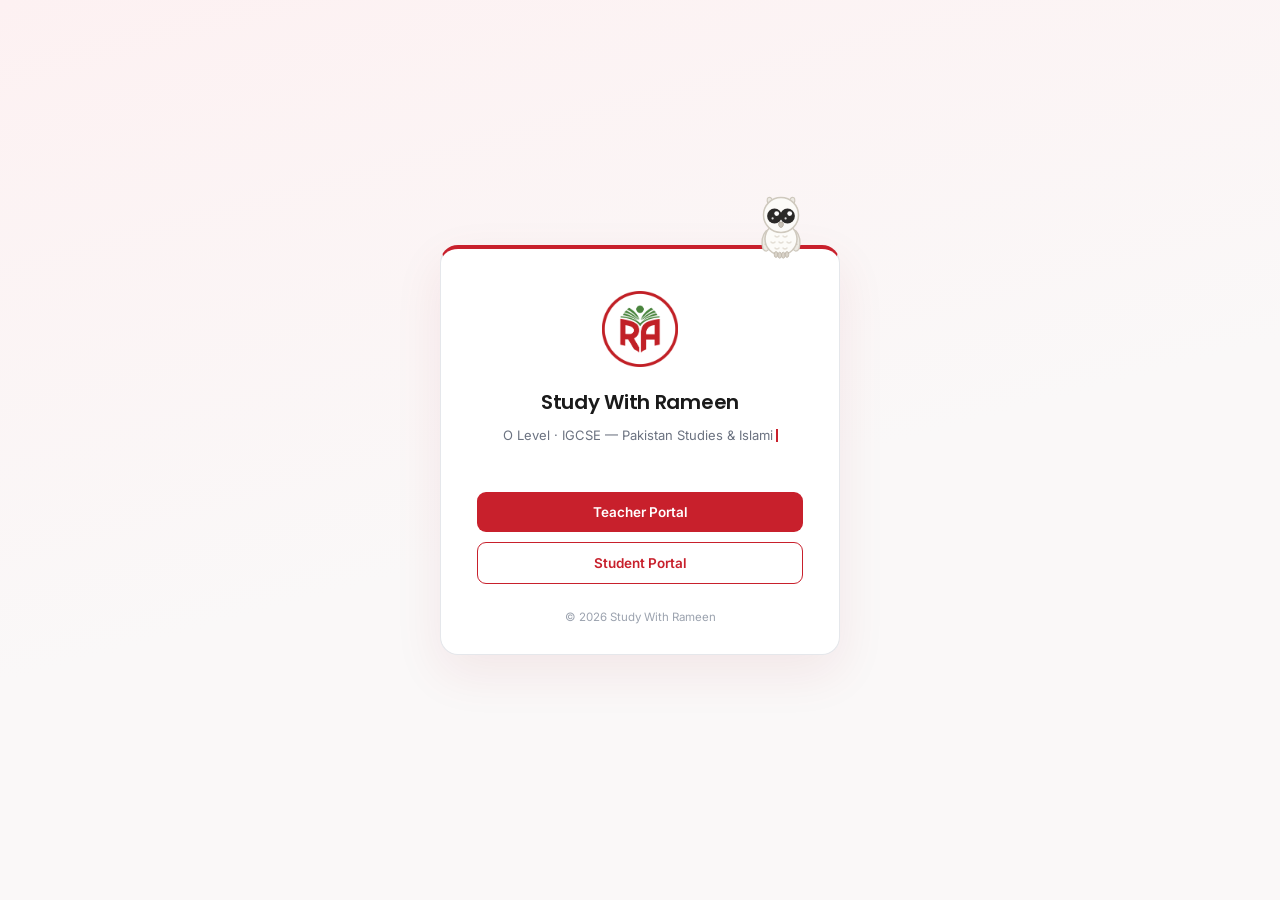
==== index.html @ ce60e51c "initial commit" ====
<!DOCTYPE html>
<html lang="en">
<head>
<meta charset="UTF-8">
<meta name="viewport" content="width=device-width, initial-scale=1.0">
<title>Study With Rameen · LMS Portal</title>
<link rel="preconnect" href="https://fonts.googleapis.com">
<link href="https://fonts.googleapis.com/css2?family=Poppins:wght@500;600;700;800&family=Inter:wght@400;500;600;700&display=swap" rel="stylesheet">
<link rel="stylesheet" href="style.css">
</head>
<body class="gateway-body">

  <main class="gateway-card">
    <img src="logo.png" class="logo" alt="Study With Rameen">

    <h1>Study With Rameen</h1>
    <p class="gw-sub" aria-label="O Level · IGCSE — Pakistan Studies & Islamiyat. Learning Management Portal.">
      <span aria-hidden="true">O Level · IGCSE — <span class="gw-type" id="gwType"></span><span class="gw-caret" id="gwCaret"></span></span>
      <span class="gw-line2" id="gwLine2" aria-hidden="true">Learning Management Portal</span>
    </p>

    <div class="gw-actions">
      <a class="btn btn-primary btn-block" href="teacher-login.html">Teacher Portal</a>
      <a class="btn btn-outline btn-block" href="login.html">Student Portal</a>
    </div>

    <p class="gw-foot">© 2026 Study With Rameen</p>
  </main>

<script src="owl.js"></script>
<script>
(function () {
  const TEXT = 'Pakistan Studies & Islamiyat';
  const typeEl = document.getElementById('gwType');
  const caret = document.getElementById('gwCaret');
  const line2 = document.getElementById('gwLine2');
  const done = () => {
    line2.classList.add('show');
    setTimeout(() => caret.classList.add('done'), 1300);
  };
  if (matchMedia('(prefers-reduced-motion: reduce)').matches) {
    typeEl.textContent = TEXT;
    done();
    return;
  }
  let i = 0;
  setTimeout(function tick() {
    typeEl.textContent = TEXT.slice(0, ++i);
    if (i < TEXT.length) setTimeout(tick, 42);
    else done();
  }, 650);
})();
</script>
</body>
</html>
---- style.css ----
/* ==========================================================================
   Study With Rameen · LMS Design System
   Palette: brand red dominant, green strictly for success/live/highlight
   ========================================================================== */

* {
  margin: 0;
  padding: 0;
  box-sizing: border-box;
}

[hidden] {
  display: none !important;
}

:root {
  /* Brand */
  --red: #C8202C;
  --red-deep: #971822;
  --red-blush: #FBE7E9;
  --red-blush-soft: #FDF3F4;
  --red-blush-line: #EFCED1;

  --green: #3C9A44;
  --green-deep: #2E7D36;
  --green-light: #E7F5E8;

  /* Neutrals */
  --ink: #1A1A1A;
  --gray: #6B7280;
  --gray-soft: #9CA3AF;
  --gray-light: #E5E7EB;
  --bg: #FAF8F8;
  --surface: #FFFFFF;

  /* Shape */
  --radius-lg: 14px;
  --radius-md: 10px;
  --radius-sm: 8px;
  --shadow-card: 0 4px 18px rgba(151, 24, 34, 0.05);
  --shadow-pop: 0 10px 30px rgba(26, 26, 26, 0.12);
}

body {
  font-family: 'Inter', -apple-system, BlinkMacSystemFont, 'Segoe UI', sans-serif;
  background: var(--bg);
  color: var(--ink);
  -webkit-font-smoothing: antialiased;
}

h1, h2, h3 {
  font-family: 'Poppins', 'Inter', sans-serif;
  color: var(--ink);
}

a {
  text-decoration: none;
  color: inherit;
}

ul {
  list-style: none;
}

svg {
  width: 20px;
  height: 20px;
  fill: currentColor;
  flex-shrink: 0;
}

::selection {
  background: var(--red-blush);
}

button, input, select {
  font-family: inherit;
}

:focus-visible {
  outline: 2px solid var(--red);
  outline-offset: 2px;
}

/* ==========================================================================
   Buttons
   ========================================================================== */

.btn {
  display: inline-flex;
  align-items: center;
  justify-content: center;
  gap: 8px;
  border: none;
  border-radius: 9px;
  font-size: 13.5px;
  font-weight: 600;
  padding: 10px 18px;
  cursor: pointer;
  transition: background 0.15s ease, color 0.15s ease, box-shadow 0.15s ease;
}

.btn svg {
  width: 16px;
  height: 16px;
}

.btn-primary {
  background: var(--red);
  color: #fff;
}

.btn-primary:hover {
  background: var(--red-deep);
  box-shadow: 0 5px 14px rgba(200, 32, 44, 0.3);
}

.btn-primary:active {
  transform: scale(0.98);
}

.btn-outline {
  background: var(--surface);
  border: 1px solid var(--red);
  color: var(--red);
}

.btn-outline:hover {
  background: var(--red-blush);
  color: var(--red-deep);
}

.btn-sm {
  padding: 7px 13px;
  font-size: 12.5px;
  border-radius: var(--radius-sm);
}

.btn-block {
  display: flex;
  width: 100%;
  padding: 12px;
}

.btn.disabled {
  opacity: 0.55;
  pointer-events: none;
}

/* ==========================================================================
   Top navigation
   ========================================================================== */

.topnav {
  position: sticky;
  top: 0;
  z-index: 70;
  height: 64px;
  background: var(--surface);
  border-bottom: 2px solid var(--red);
  display: flex;
  align-items: center;
  justify-content: space-between;
  padding: 0 28px;
}

.brand {
  display: flex;
  align-items: center;
  gap: 11px;
}

.brand .logo {
  width: 40px;
  height: 40px;
}

.brand-text {
  display: flex;
  flex-direction: column;
  line-height: 1.18;
}

.brand-text strong {
  font-family: 'Poppins', sans-serif;
  font-size: 16px;
  font-weight: 600;
  letter-spacing: -0.2px;
}

.brand-text small {
  font-size: 10.5px;
  font-weight: 700;
  color: var(--red);
  text-transform: uppercase;
  letter-spacing: 0.9px;
}

.topnav-right {
  display: flex;
  align-items: center;
  gap: 14px;
}

.icon-btn {
  position: relative;
  width: 40px;
  height: 40px;
  border-radius: 50%;
  border: 1px solid var(--gray-light);
  background: var(--surface);
  display: flex;
  align-items: center;
  justify-content: center;
  cursor: pointer;
  color: var(--gray);
}

.icon-btn:hover {
  background: var(--red-blush-soft);
  color: var(--red-deep);
  border-color: var(--red-blush-line);
}

.icon-btn .badge {
  position: absolute;
  top: -3px;
  right: -3px;
  background: var(--red);
  color: #fff;
  font-size: 10px;
  font-weight: 700;
  width: 17px;
  height: 17px;
  border-radius: 50%;
  display: flex;
  align-items: center;
  justify-content: center;
  border: 2px solid var(--surface);
}

.divider-v {
  width: 1px;
  height: 26px;
  background: var(--gray-light);
}

.user-chip {
  display: flex;
  align-items: center;
  gap: 9px;
  background: none;
  border: none;
  padding: 6px 10px;
  border-radius: var(--radius-md);
  cursor: pointer;
  color: var(--ink);
}

.user-chip:hover {
  background: var(--red-blush-soft);
}

.user-chip svg {
  width: 16px;
  height: 16px;
  color: var(--gray-soft);
}

.user-chip-name {
  font-size: 13.5px;
  font-weight: 600;
}

.avatar-initials {
  width: 34px;
  height: 34px;
  border-radius: 50%;
  background: var(--red);
  color: #fff;
  font-family: 'Poppins', sans-serif;
  font-size: 12.5px;
  font-weight: 700;
  display: flex;
  align-items: center;
  justify-content: center;
  flex-shrink: 0;
}

.avatar-initials.sm {
  width: 30px;
  height: 30px;
  font-size: 10.5px;
  background: var(--red-blush);
  color: var(--red-deep);
}

/* ==========================================================================
   Cohort bar
   ========================================================================== */

.cohort-bar {
  position: sticky;
  top: 64px;
  z-index: 60;
  background: var(--surface);
  border-bottom: 1px solid var(--gray-light);
  padding: 12px 28px;
  display: flex;
  align-items: center;
  gap: 16px;
}

.cohort-label {
  font-size: 11px;
  font-weight: 700;
  letter-spacing: 1px;
  text-transform: uppercase;
  color: var(--gray);
}

.cohort-pills {
  display: flex;
  gap: 8px;
}

.pill {
  padding: 8px 16px;
  border-radius: 999px;
  font-size: 13px;
  font-weight: 600;
  border: 1px solid var(--red-blush-line);
  background: var(--surface);
  color: var(--red-deep);
  cursor: pointer;
  white-space: nowrap;
  transition: background 0.15s ease, color 0.15s ease, border-color 0.15s ease;
}

.pill:hover {
  background: var(--red-blush);
}

.pill.active {
  background: var(--red);
  border-color: var(--red);
  color: #fff;
  box-shadow: 0 3px 10px rgba(200, 32, 44, 0.25);
}

.cohort-meta {
  margin-left: auto;
  font-size: 12.5px;
  color: var(--gray);
}

.cohort-meta strong {
  color: var(--ink);
  font-weight: 600;
}

/* ==========================================================================
   Layout: sidebar + content
   ========================================================================== */

.layout {
  display: grid;
  grid-template-columns: 230px minmax(0, 1fr);
  gap: 26px;
  max-width: 1280px;
  margin: 0 auto;
  padding: 26px 28px 44px;
}

.sidebar {
  background: var(--surface);
  border: 1px solid var(--gray-light);
  border-radius: var(--radius-lg);
  padding: 12px;
  position: sticky;
  top: 136px;
  z-index: 50;
  /* Cap to the viewport below the sticky header so the sidebar is never
     taller than its sticky window. Without this, on short-content pages
     (Dashboard, few quizzes) the sidebar — taller than the content — makes
     the layout collapse to ~sidebar height, leaving no sticky travel, so it
     scrolls up and overlaps the header. Overflow stays visible on .sidebar
     itself so the owl's cross-screen flight isn't clipped; the nav list
     (.snav) scrolls internally instead. */
  display: flex;
  flex-direction: column;
  align-self: start;
  max-height: calc(100vh - 152px);
}

.snav {
  display: flex;
  flex-direction: column;
  gap: 2px;
  flex: 1 1 auto;
  min-height: 0;
  overflow-y: auto;
}

.snav-item {
  position: relative;
  display: flex;
  align-items: center;
  gap: 11px;
  padding: 11px 12px 11px 14px;
  border-radius: 9px;
  font-size: 13.5px;
  font-weight: 500;
  color: var(--gray);
  transition: background 0.15s ease, color 0.15s ease;
}

.snav-item svg {
  width: 19px;
  height: 19px;
  opacity: 0.85;
}

.snav-item:hover {
  background: var(--red-blush-soft);
  color: var(--red-deep);
}

.snav-item.active {
  background: var(--red-blush);
  color: var(--red-deep);
  font-weight: 600;
}

.snav-item.active::before {
  content: "";
  position: absolute;
  left: 2px;
  top: 50%;
  transform: translateY(-50%);
  width: 3px;
  height: 16px;
  border-radius: 3px;
  background: var(--red);
}

.snav-sep {
  height: 1px;
  background: var(--gray-light);
  margin: 10px 4px;
}

.snav-item.logout:hover {
  background: var(--red-blush);
  color: var(--red);
}

.content {
  min-width: 0;
}

/* ==========================================================================
   Page head
   ========================================================================== */

.page-head {
  display: flex;
  align-items: flex-end;
  justify-content: space-between;
  gap: 16px;
  margin-bottom: 20px;
}

.page-head-actions {
  display: flex;
  align-items: center;
  gap: 10px;
}

.page-head h1 {
  font-size: 22px;
  font-weight: 700;
  letter-spacing: -0.3px;
  color: var(--ink);
}

.page-head p {
  font-size: 13px;
  color: var(--gray);
  margin-top: 3px;
}

/* ==========================================================================
   Stats
   ========================================================================== */

.stats {
  display: grid;
  grid-template-columns: repeat(4, 1fr);
  gap: 16px;
  margin-bottom: 22px;
}

.stat-card {
  position: relative;
  overflow: hidden;
  background: var(--surface);
  border: 1px solid var(--gray-light);
  border-radius: 13px;
  padding: 17px 16px 15px;
  display: flex;
  align-items: center;
  gap: 13px;
  box-shadow: var(--shadow-card);
  transition: transform 0.18s ease, box-shadow 0.18s ease, border-color 0.18s ease;
}

.stat-card:hover {
  transform: translateY(-3px);
  border-color: var(--red-blush-line);
  box-shadow: 0 10px 24px rgba(151, 24, 34, 0.1);
}

.stat-card::before {
  content: "";
  position: absolute;
  top: 0;
  left: 0;
  right: 0;
  height: 3px;
  background: var(--red);
}

.stat-icon {
  width: 42px;
  height: 42px;
  border-radius: 11px;
  background: var(--red-blush);
  color: var(--red);
  display: flex;
  align-items: center;
  justify-content: center;
  flex-shrink: 0;
}

.stat-icon svg {
  width: 21px;
  height: 21px;
}

.stat-body {
  min-width: 0;
}

.stat-value {
  display: block;
  font-family: 'Poppins', sans-serif;
  font-size: 21px;
  font-weight: 700;
  line-height: 1.2;
}

.stat-label {
  display: block;
  font-size: 12.5px;
  font-weight: 500;
  color: var(--gray);
  margin-top: 1px;
}

.stat-sub {
  display: block;
  font-size: 11.5px;
  color: var(--gray-soft);
  margin-top: 2px;
  white-space: nowrap;
  overflow: hidden;
  text-overflow: ellipsis;
}

/* ==========================================================================
   Panels
   ========================================================================== */

.panel {
  background: var(--surface);
  border: 1px solid var(--gray-light);
  border-radius: var(--radius-lg);
  padding: 20px 22px;
  margin-bottom: 22px;
  box-shadow: var(--shadow-card);
}

.panel-head {
  display: flex;
  align-items: center;
  gap: 12px;
  margin-bottom: 16px;
}

.panel-head h2 {
  font-size: 16.5px;
  font-weight: 600;
}

.panel-hint {
  font-size: 12px;
  color: var(--gray);
}

.panel-tools {
  margin-left: auto;
  display: flex;
  align-items: center;
  gap: 10px;
}

.tool-select {
  border: 1px solid var(--gray-light);
  border-radius: var(--radius-sm);
  padding: 7px 10px;
  font-size: 12.5px;
  font-weight: 500;
  color: var(--ink);
  background: var(--surface);
  outline: none;
  cursor: pointer;
}

.tool-select:focus {
  border-color: var(--red);
}

/* ==========================================================================
   Upload manager
   ========================================================================== */

.upload-grid {
  display: grid;
  grid-template-columns: 5fr 4fr;
  gap: 22px;
}

.tag-red {
  color: var(--red-deep);
  font-weight: 700;
}

.list-title {
  font-size: 11.5px;
  font-weight: 700;
  text-transform: uppercase;
  letter-spacing: 0.8px;
  color: var(--gray);
  margin-bottom: 4px;
}

.upload-item {
  display: flex;
  align-items: center;
  gap: 12px;
  padding: 10px 8px;
  margin: 0 -6px;
  border-radius: 9px;
  border-bottom: 1px solid #F4F2F2;
  transition: background 0.15s ease;
}

.upload-item:hover {
  background: var(--red-blush-soft);
}

.upload-item:last-child {
  border-bottom: none;
}

.file-chip {
  width: 38px;
  height: 38px;
  border-radius: 9px;
  background: var(--red-blush);
  color: var(--red);
  display: flex;
  align-items: center;
  justify-content: center;
  flex-shrink: 0;
}

.file-chip svg {
  width: 18px;
  height: 18px;
}

.u-info {
  flex: 1;
  min-width: 0;
}

.u-info strong {
  display: block;
  font-size: 13.5px;
  font-weight: 600;
  white-space: nowrap;
  overflow: hidden;
  text-overflow: ellipsis;
}

.u-info small {
  display: block;
  font-size: 12px;
  color: var(--gray);
  margin-top: 1px;
}

.u-kind {
  font-size: 10px;
  font-weight: 700;
  letter-spacing: 0.6px;
  color: var(--gray-soft);
  border: 1px solid var(--gray-light);
  padding: 2px 6px;
  border-radius: 5px;
  flex-shrink: 0;
}

.kebab {
  background: none;
  border: none;
  color: var(--gray-soft);
  cursor: pointer;
  padding: 4px;
  border-radius: 6px;
  display: flex;
}

.kebab:hover {
  background: var(--red-blush-soft);
  color: var(--red-deep);
}

.kebab svg {
  width: 17px;
  height: 17px;
}

/* ==========================================================================
   Data tables — shared by Students roster, Assignments marking queue, My Grades
   ========================================================================== */

.table-wrap {
  overflow-x: auto;
}

.sub-table {
  width: 100%;
  border-collapse: collapse;
  min-width: 640px;
}

.sub-table th {
  font-size: 11px;
  font-weight: 700;
  text-transform: uppercase;
  letter-spacing: 0.6px;
  color: var(--gray);
  text-align: left;
  padding: 8px 12px;
  border-bottom: 1px solid var(--gray-light);
}

.sub-table td {
  padding: 12px;
  border-bottom: 1px solid #F5F3F3;
  font-size: 13.5px;
  vertical-align: middle;
}

.sub-table tbody tr:hover td {
  background: #FDFAFA;
}

.student-cell {
  display: flex;
  align-items: center;
  gap: 10px;
  font-weight: 600;
}

.status-pill {
  display: inline-block;
  font-size: 12px;
  font-weight: 600;
  padding: 4px 11px;
  border-radius: 999px;
}

.status-pill.ontime {
  background: var(--green-light);
  color: var(--green-deep);
}

.status-pill.late {
  background: var(--red-blush);
  color: var(--red-deep);
}

.new-tag {
  background: var(--green-light);
  color: var(--green-deep);
  font-size: 9.5px;
  font-weight: 700;
  letter-spacing: 0.5px;
  padding: 2px 6px;
  border-radius: 4px;
  margin-left: 7px;
}

/* ==========================================================================
   Empty states, footer, toast
   ========================================================================== */

.empty-note {
  padding: 22px;
  text-align: center;
  color: var(--gray);
  font-size: 13px;
  background: #FCFBFB;
  border: 1px dashed var(--gray-light);
  border-radius: var(--radius-md);
}

.foot {
  text-align: center;
  color: var(--gray-soft);
  font-size: 12px;
  padding-top: 8px;
}

.toast {
  position: fixed;
  right: 22px;
  bottom: 22px;
  z-index: 99;
  display: flex;
  align-items: flex-start;
  gap: 11px;
  background: var(--surface);
  border: 1px solid var(--gray-light);
  border-left: 4px solid var(--green);
  border-radius: 11px;
  padding: 13px 18px 13px 14px;
  box-shadow: var(--shadow-pop);
  opacity: 0;
  transform: translateY(14px);
  pointer-events: none;
  transition: opacity 0.3s ease, transform 0.38s cubic-bezier(0.34, 1.56, 0.64, 1);
  max-width: 340px;
}

.toast.show {
  opacity: 1;
  transform: none;
}

.toast-icon {
  color: var(--green);
  margin-top: 1px;
}

.toast-icon svg {
  width: 18px;
  height: 18px;
}

.toast strong {
  display: block;
  font-size: 13.5px;
}

.toast small {
  display: block;
  font-size: 12px;
  color: var(--gray);
  margin-top: 2px;
}

/* ==========================================================================
   Dashboard two-column band & view router
   ========================================================================== */

.two-col {
  display: grid;
  grid-template-columns: 1fr 1fr;
  gap: 22px;
  align-items: start;
}

.jump {
  margin-left: auto;
  font-size: 12.5px;
  font-weight: 600;
  color: var(--red);
  white-space: nowrap;
}

.jump:hover {
  color: var(--red-deep);
  text-decoration: underline;
}

/* ==========================================================================
   Content date (backdating)
   ========================================================================== */

.date-hint {
  font-size: 12px;
  color: var(--gray-soft);
  line-height: 1.5;
}

.status-pill.muted {
  background: #F1F1F2;
  color: var(--gray);
}

/* ==========================================================================
   Scoreboard podium
   ========================================================================== */

.podium {
  display: flex;
  align-items: flex-end;
  justify-content: center;
  gap: 16px;
  padding: 14px 0 4px;
}

.podium-col {
  display: flex;
  flex-direction: column;
  align-items: center;
  gap: 7px;
  width: 130px;
}

.podium-name {
  font-size: 13px;
  font-weight: 600;
  text-align: center;
}

.podium-bar {
  position: relative;
  overflow: hidden;
  width: 100%;
  display: flex;
  align-items: center;
  justify-content: center;
  border-radius: 10px 10px 0 0;
  font-family: 'Poppins', sans-serif;
  font-size: 20px;
  font-weight: 700;
  background: var(--green-light);
  color: var(--green-deep);
  animation: podium-rise 0.65s cubic-bezier(0.22, 1, 0.36, 1) backwards;
}

.podium-col.first .podium-bar {
  height: 118px;
  background: var(--green);
  color: #fff;
  animation-delay: 0.5s;
}

.podium-col.second .podium-bar {
  height: 86px;
  animation-delay: 0.28s;
}

.podium-col.third .podium-bar {
  height: 64px;
  animation-delay: 0.1s;
}

.podium-col .avatar-initials,
.podium-col .podium-name {
  animation: pop-in 0.45s ease backwards;
}

.podium-col.third .avatar-initials,
.podium-col.third .podium-name {
  animation-delay: 0.3s;
}

.podium-col.second .avatar-initials,
.podium-col.second .podium-name {
  animation-delay: 0.5s;
}

.podium-col.first .avatar-initials,
.podium-col.first .podium-name {
  animation-delay: 0.72s;
}

.podium-col.first .podium-bar::after {
  content: "";
  position: absolute;
  inset: 0;
  background: linear-gradient(105deg, transparent 35%, rgba(255, 255, 255, 0.45) 50%, transparent 65%);
  transform: translateX(-120%);
  animation: podium-shine 0.9s ease 1.25s forwards;
}

@keyframes podium-rise {
  from { height: 0; }
}

@keyframes podium-shine {
  to { transform: translateX(120%); }
}

.score-note {
  text-align: center;
  font-size: 12.5px;
  color: var(--gray);
  border-top: 1px solid #F4F2F2;
  padding-top: 14px;
  margin-top: 4px;
}

/* ==========================================================================
   Settings form
   ========================================================================== */

.settings-form {
  display: flex;
  flex-direction: column;
  gap: 6px;
  max-width: 440px;
}

.settings-form label {
  font-size: 12.5px;
  font-weight: 600;
  color: var(--gray);
  margin-top: 10px;
}

.settings-form input,
.settings-form select {
  border: 1px solid var(--gray-light);
  border-radius: var(--radius-sm);
  padding: 10px 12px;
  font-size: 13.5px;
  color: var(--ink);
  background: var(--surface);
  outline: none;
  transition: border-color 0.15s ease;
}

.settings-form input:focus,
.settings-form select:focus {
  border-color: var(--red);
}

.settings-form .btn {
  margin-top: 18px;
  align-self: flex-start;
}

/* ==========================================================================
   Teacher portal — chapter management (Upload Notes)
   ========================================================================== */

.chapter-select-row {
  display: flex;
  align-items: baseline;
  justify-content: space-between;
  gap: 10px;
}

.chapter-add-link {
  margin-left: 0;
  background: none;
  border: none;
  cursor: pointer;
  font-family: 'Inter', sans-serif;
}

/* ==========================================================================
   Teacher portal — add student
   ========================================================================== */

.as-password-row {
  display: flex;
  gap: 8px;
}

.as-password-row input {
  flex: 1;
  font-family: 'Inter', monospace;
}

.as-result {
  margin-top: 18px;
  padding: 14px 16px;
  background: var(--green-light);
  border: 1px solid var(--green);
  border-radius: 10px;
  max-width: 440px;
}

.as-result p {
  font-size: 13px;
  margin-bottom: 6px;
}

.as-result-title {
  font-weight: 700;
  color: var(--green-deep);
}

/* ==========================================================================
   Assignments & marking (teacher marking queue + student upload cards)
   ========================================================================== */

.asg-list {
  display: flex;
  flex-direction: column;
  gap: 10px;
}

.asg-detail-head {
  display: flex;
  align-items: center;
  gap: 12px;
  margin-bottom: 14px;
}

.asg-detail-title {
  flex: 1;
  min-width: 0;
  font-size: 14.5px;
}

.asg-delete {
  color: var(--red-deep);
}

.mark-input {
  width: 78px;
  border: 1px solid var(--gray-light);
  border-radius: 8px;
  padding: 7px 9px;
  font-size: 12.5px;
  outline: none;
}

.mark-feedback {
  width: 100%;
  min-width: 150px;
  border: 1px solid var(--gray-light);
  border-radius: 8px;
  padding: 7px 9px;
  font-size: 12.5px;
  outline: none;
}

.mark-input:focus,
.mark-feedback:focus {
  border-color: var(--red);
}

.asg-files {
  display: inline-flex;
  gap: 6px;
  flex-wrap: wrap;
}

.asg-card {
  border: 1px solid var(--gray-light);
  border-radius: 12px;
  background: var(--surface);
  padding: 14px 16px;
  display: flex;
  flex-direction: column;
  gap: 10px;
}

.asg-card + .asg-card {
  margin-top: 10px;
}

.asg-top {
  display: flex;
  align-items: center;
  gap: 10px;
  flex-wrap: wrap;
}

.asg-title {
  flex: 1;
  min-width: 0;
  font-size: 14px;
  font-weight: 600;
  color: var(--ink);
}

.asg-meta {
  font-size: 12px;
  color: var(--gray);
}

.asg-status {
  display: flex;
  align-items: center;
  gap: 10px;
  flex-wrap: wrap;
}

.asg-score {
  font-family: 'Poppins', sans-serif;
  font-size: 15px;
  font-weight: 700;
  color: var(--ink);
}

.asg-feedback {
  width: 100%;
  font-size: 12.5px;
  color: var(--gray);
  background: var(--red-blush-soft);
  border-radius: 8px;
  padding: 8px 11px;
  line-height: 1.5;
}

.asg-upload-form {
  display: flex;
  align-items: center;
  gap: 8px;
  flex-wrap: wrap;
}

.asg-file-input {
  font-size: 12.5px;
  color: var(--gray);
}

/* ==========================================================================
   Gateway (index.html)
   ========================================================================== */

.gateway-body {
  min-height: 100vh;
  display: flex;
  align-items: center;
  justify-content: center;
  background: linear-gradient(165deg, #FDF1F2, var(--bg) 55%);
  padding: 20px;
}

.gateway-card {
  background: var(--surface);
  border: 1px solid var(--gray-light);
  border-top: 4px solid var(--red);
  border-radius: 18px;
  padding: 42px 36px 30px;
  max-width: 400px;
  width: 100%;
  text-align: center;
  box-shadow: 0 18px 50px rgba(151, 24, 34, 0.08);
}

.gateway-card .logo {
  width: 76px;
  height: 76px;
  margin-bottom: 16px;
}

.gateway-card h1 {
  font-size: 20px;
  font-weight: 600;
  letter-spacing: -0.3px;
}

.gw-sub {
  font-size: 13px;
  color: var(--gray);
  line-height: 1.55;
  margin: 8px 0 26px;
}

.gw-actions {
  display: flex;
  flex-direction: column;
  gap: 10px;
}

/* ==========================================================================
   Student login (login.html)
   ========================================================================== */

.auth-card {
  text-align: left;
}

.auth-card .logo {
  display: block;
  margin-left: auto;
  margin-right: auto;
}

.auth-card h1,
.auth-card .gw-sub {
  text-align: center;
}

.auth-form {
  max-width: none;
}

.auth-forgot {
  align-self: flex-end;
  font-size: 12px;
  font-weight: 600;
  color: var(--red);
  margin-top: 6px;
}

.auth-forgot:hover {
  color: var(--red-deep);
  text-decoration: underline;
}

.auth-error {
  font-size: 12.5px;
  font-weight: 600;
  color: var(--red-deep);
  background: var(--red-blush);
  border-radius: 8px;
  padding: 8px 10px;
  margin-top: 14px;
}

.auth-error.auth-success {
  color: var(--green-deep);
  background: var(--green-light);
}

body.auth-checking .topnav,
body.auth-checking .cohort-bar,
body.auth-checking .layout {
  visibility: hidden;
}

.auth-overlay {
  position: fixed;
  inset: 0;
  display: flex;
  align-items: center;
  justify-content: center;
  flex-direction: column;
  gap: 12px;
  font-family: 'Inter', sans-serif;
  font-size: 14px;
  font-weight: 600;
  color: var(--gray);
  background: var(--bg);
  z-index: 500;
  text-align: center;
  padding: 20px;
}

.soon-tag {
  font-size: 9.5px;
  font-weight: 700;
  text-transform: uppercase;
  letter-spacing: 0.5px;
  background: var(--red-blush);
  color: var(--red-deep);
  padding: 2px 8px;
  border-radius: 999px;
  margin-left: 8px;
}

.gw-foot {
  font-size: 11.5px;
  color: var(--gray-soft);
  margin-top: 26px;
}

/* ==========================================================================
   Student portal — cohort label (static pill row)
   ========================================================================== */

.cohort-label {
  font-size: 11.5px;
  font-weight: 700;
  text-transform: uppercase;
  letter-spacing: 0.7px;
  color: var(--gray);
  white-space: nowrap;
}

.pill.static {
  pointer-events: none;
  cursor: default;
}

/* ==========================================================================
   Student portal — welcome banner
   ========================================================================== */

.welcome-banner {
  display: flex;
  align-items: center;
  justify-content: space-between;
  gap: 16px;
  background: linear-gradient(120deg, var(--red) 0%, var(--red-deep) 100%);
  color: #fff;
  border-radius: var(--radius-lg);
  padding: 22px 24px;
  margin-bottom: 22px;
}

.welcome-banner h2 {
  font-size: 17px;
  font-weight: 700;
  margin-bottom: 4px;
}

.welcome-banner p {
  font-size: 13px;
  opacity: 0.92;
}

.welcome-banner p strong {
  color: #fff;
}

/* ==========================================================================
   Student portal — stats three-column variant
   ========================================================================== */

.stats.three {
  grid-template-columns: repeat(3, 1fr);
}

.stats.stats-two {
  grid-template-columns: repeat(2, 1fr);
}

.stat-value.up {
  color: var(--green-deep);
  font-size: 18px;
}

/* ==========================================================================
   Student portal — lecture vault grid & cards
   ========================================================================== */

.lecture-grid {
  display: grid;
  grid-template-columns: repeat(3, 1fr);
  gap: 18px;
  padding-top: 4px;
}

.lecture-card {
  background: var(--surface);
  border: 1px solid var(--gray-light);
  border-radius: var(--radius-md);
  overflow: hidden;
  display: flex;
  flex-direction: column;
  transition: transform 0.2s ease, box-shadow 0.2s ease, border-color 0.2s ease;
}

.lecture-card:hover {
  transform: translateY(-4px);
  border-color: var(--red-blush-line);
  box-shadow: 0 14px 30px rgba(151, 24, 34, 0.13);
}

.lecture-card:hover .play-btn {
  background: var(--red-deep);
  transform: scale(1.1);
  box-shadow: 0 6px 18px rgba(200, 32, 44, 0.45);
}

.lecture-card:hover .lec-body h3 {
  color: var(--red-deep);
}

.lec-thumb {
  position: relative;
  height: 110px;
  background: linear-gradient(145deg, var(--red-blush) 0%, #F3DADE 100%);
  display: flex;
  align-items: center;
  justify-content: center;
}

.subject-chip {
  position: absolute;
  top: 10px;
  left: 10px;
  font-size: 10px;
  font-weight: 700;
  letter-spacing: 0.4px;
  background: var(--red);
  color: #fff;
  padding: 3px 9px;
  border-radius: 999px;
}

.lec-thumb .new-tag {
  position: absolute;
  top: 10px;
  right: 10px;
}

.play-btn {
  width: 46px;
  height: 46px;
  border-radius: 50%;
  background: var(--red);
  color: #fff;
  border: none;
  cursor: pointer;
  display: flex;
  align-items: center;
  justify-content: center;
  transition: background 0.15s ease, transform 0.12s ease;
  box-shadow: 0 4px 14px rgba(200, 32, 44, 0.35);
}

.play-btn:hover {
  background: var(--red-deep);
  transform: scale(1.08);
}

.play-btn:active {
  transform: scale(0.94);
}

.play-btn svg {
  width: 22px;
  height: 22px;
  margin-left: 2px;
}

.duration {
  position: absolute;
  bottom: 8px;
  right: 10px;
  font-size: 10.5px;
  font-weight: 700;
  background: rgba(26, 26, 26, 0.65);
  color: #fff;
  padding: 2px 7px;
  border-radius: 5px;
  letter-spacing: 0.3px;
}

.lec-body {
  padding: 13px 14px 14px;
  display: flex;
  flex-direction: column;
  gap: 5px;
  flex: 1;
}

.lec-body h3 {
  font-size: 13px;
  font-weight: 600;
  line-height: 1.35;
  transition: color 0.2s ease;
}

.lec-meta {
  font-size: 11.5px;
  color: var(--gray);
  display: flex;
  align-items: center;
  gap: 8px;
  flex-wrap: wrap;
}

.watched {
  display: inline-flex;
  align-items: center;
  gap: 3px;
  color: var(--green-deep);
  font-size: 11px;
  font-weight: 600;
}

.watched svg {
  width: 13px;
  height: 13px;
}

/* ---------- Download toggle switch ---------- */

.dl-row {
  display: flex;
  align-items: center;
  justify-content: space-between;
  margin-top: auto;
  padding-top: 10px;
  border-top: 1px solid #F4F2F2;
  cursor: pointer;
  gap: 10px;
}

.dl-label {
  font-size: 11.5px;
  color: var(--gray);
}

.switch {
  position: relative;
  display: inline-block;
  width: 36px;
  height: 20px;
  background: var(--gray-light);
  border-radius: 999px;
  flex-shrink: 0;
  transition: background 0.25s ease, box-shadow 0.25s ease;
}

.switch::after {
  content: '';
  position: absolute;
  top: 3px;
  left: 3px;
  width: 14px;
  height: 14px;
  border-radius: 50%;
  background: #fff;
  transition: transform 0.32s cubic-bezier(0.34, 1.56, 0.64, 1), width 0.18s ease;
  box-shadow: 0 1px 3px rgba(0,0,0,0.2);
}

.switch-input:checked + .switch,
.switch.on {
  background: var(--green);
  box-shadow: 0 0 0 3px rgba(60, 154, 68, 0.18);
}

.switch-input:checked + .switch::after,
.switch.on::after {
  transform: translateX(16px);
}

.dl-row:active .switch::after {
  width: 17px;
}

.dl-row:active .switch-input:checked + .switch::after,
.dl-row:active .switch.on::after {
  transform: translateX(13px);
}

/* ==========================================================================
   Student portal — notes category tag
   ========================================================================== */

.cat-tag {
  font-size: 10px;
  font-weight: 700;
  letter-spacing: 0.5px;
  text-transform: uppercase;
  padding: 3px 9px;
  border-radius: 999px;
  flex-shrink: 0;
  background: var(--red-blush);
  color: var(--red-deep);
}

/* ==========================================================================
   Student portal — grade chip
   ========================================================================== */

.grade-chip {
  display: inline-flex;
  align-items: center;
  justify-content: center;
  min-width: 30px;
  height: 30px;
  padding: 0 8px;
  background: var(--green-light);
  color: var(--green-deep);
  border-radius: 7px;
  font-family: 'Poppins', sans-serif;
  font-size: 14px;
  font-weight: 700;
}

/* ==========================================================================
   Student portal — feedback row
   ========================================================================== */

.feedback-row td {
  background: var(--red-blush-soft);
  border-bottom: 1px solid var(--red-blush-line);
}

.feedback-row td > div {
  font-size: 13px;
  color: var(--ink);
  line-height: 1.6;
  padding: 4px 6px;
  border-left: 3px solid var(--red);
  padding-left: 12px;
  font-style: italic;
}

/* ==========================================================================
   Student portal — rank callout & YOU tag (scoreboard)
   ========================================================================== */

.rank-callout {
  text-align: center;
  font-size: 14px;
  color: var(--ink);
  background: var(--green-light);
  border-left: 4px solid var(--green);
  border-radius: var(--radius-sm);
  padding: 12px 18px;
  margin-bottom: 18px;
  animation: pop-in 0.4s ease backwards;
}

.rank-callout strong {
  color: var(--green-deep);
  font-size: 17px;
}

.you-tag {
  display: inline-block;
  font-size: 8.5px;
  font-weight: 800;
  letter-spacing: 0.5px;
  background: var(--green);
  color: #fff;
  padding: 2px 6px;
  border-radius: 4px;
  margin-left: 6px;
  vertical-align: middle;
}

/* ==========================================================================
   Student portal — subject drill-down navigation (vault & notes)
   ========================================================================== */

.subject-grid {
  display: grid;
  grid-template-columns: repeat(3, 1fr);
  gap: 14px;
  margin-bottom: 18px;
}

.subject-card {
  display: flex;
  align-items: center;
  gap: 12px;
  text-align: left;
  padding: 15px 16px;
  border-radius: 12px;
  cursor: pointer;
  background: var(--surface);
  border: 1.5px solid var(--gray-light);
  transition: transform 0.18s ease, box-shadow 0.18s ease, border-color 0.18s ease, background 0.18s ease;
}

.subject-card:hover {
  transform: translateY(-3px);
  border-color: var(--red-blush-line);
  box-shadow: 0 10px 24px rgba(151, 24, 34, 0.1);
}

.subject-glyph {
  width: 44px;
  height: 44px;
  border-radius: 12px;
  background: var(--red-blush);
  color: var(--red);
  font-family: 'Poppins', sans-serif;
  font-size: 19px;
  font-weight: 800;
  display: flex;
  align-items: center;
  justify-content: center;
  flex-shrink: 0;
  transition: background 0.18s ease, color 0.18s ease;
}

.subject-info {
  flex: 1;
  min-width: 0;
}

.subject-info strong {
  display: block;
  font-family: 'Poppins', sans-serif;
  font-size: 14.5px;
  font-weight: 600;
  color: var(--ink);
}

.subject-info small {
  display: block;
  font-size: 11px;
  color: var(--gray);
  margin-top: 1px;
  white-space: nowrap;
  overflow: hidden;
  text-overflow: ellipsis;
}

.subject-count {
  font-size: 10.5px;
  font-weight: 700;
  color: var(--red-deep);
  background: var(--red-blush);
  padding: 3px 9px;
  border-radius: 999px;
  white-space: nowrap;
  flex-shrink: 0;
}

.subject-card.active {
  background: var(--red);
  border-color: var(--red);
  box-shadow: 0 8px 22px rgba(200, 32, 44, 0.3);
}

.subject-card.active .subject-glyph {
  background: rgba(255, 255, 255, 0.16);
  color: #fff;
}

.subject-card.active .subject-info strong {
  color: #fff;
}

.subject-card.active .subject-info small {
  color: rgba(255, 255, 255, 0.75);
}

.subject-card.active .subject-count {
  background: rgba(255, 255, 255, 0.18);
  color: #fff;
}

.chapter-hint {
  text-align: center;
  padding: 28px 20px;
  border: 1.5px dashed var(--red-blush-line);
  border-radius: 12px;
  color: var(--gray);
  font-size: 13px;
  background: #FEFBFB;
  animation: view-in 0.3s ease;
}

.chapter-list {
  display: flex;
  flex-direction: column;
  gap: 10px;
  animation: view-in 0.3s ease;
}

.ch-item {
  border: 1px solid var(--gray-light);
  border-radius: 12px;
  background: var(--surface);
  overflow: hidden;
  transition: border-color 0.2s ease, box-shadow 0.2s ease;
}

.ch-item.open {
  border-color: var(--red-blush-line);
  box-shadow: var(--shadow-card);
}

.ch-row {
  display: flex;
  align-items: center;
  gap: 12px;
  width: 100%;
  padding: 13px 16px;
  background: none;
  border: none;
  cursor: pointer;
  text-align: left;
  transition: background 0.15s ease;
}

.ch-row:hover,
.ch-item.open .ch-row {
  background: var(--red-blush-soft);
}

.ch-idx {
  font-family: 'Poppins', sans-serif;
  font-size: 12px;
  font-weight: 700;
  color: var(--red);
  background: var(--red-blush);
  width: 30px;
  height: 30px;
  border-radius: 8px;
  display: flex;
  align-items: center;
  justify-content: center;
  flex-shrink: 0;
}

.ch-title {
  flex: 1;
  min-width: 0;
  font-size: 13.5px;
  font-weight: 600;
  color: var(--ink);
}

.ch-count {
  font-size: 11px;
  color: var(--gray);
  white-space: nowrap;
}

.ch-chev {
  width: 16px;
  height: 16px;
  color: var(--gray-soft);
  transition: transform 0.3s ease, color 0.3s ease;
}

.ch-item.open .ch-chev {
  transform: rotate(180deg);
  color: var(--red);
}

.ch-body {
  display: grid;
  grid-template-rows: 0fr;
  transition: grid-template-rows 0.4s cubic-bezier(0.22, 1, 0.36, 1);
}

.ch-item.open .ch-body {
  grid-template-rows: 1fr;
}

.ch-body-inner {
  min-height: 0;
  overflow: hidden;
  opacity: 0;
  transition: opacity 0.3s ease;
}

.ch-item.open .ch-body-inner {
  opacity: 1;
}

.ch-body .lecture-grid,
.ch-body .note-grid {
  padding: 8px 16px 18px;
}

/* Sub-chapter accordion (nested inside a chapter's .ch-body-inner) — a
   distinct class set, not reused .ch-item/.ch-body, because those use
   descendant selectors (.ch-item.open .ch-body) that would incorrectly
   also match a *nested* sub-chapter's body just because the outer chapter
   is open, regardless of the sub-chapter's own state. */

.sub-chapter-list {
  display: flex;
  flex-direction: column;
  gap: 8px;
  padding: 4px 16px 14px;
}

.sub-ch-item {
  border: 1px solid var(--gray-light);
  border-radius: 10px;
  background: var(--bg);
  overflow: hidden;
  transition: border-color 0.2s ease;
}

.sub-ch-item.open {
  border-color: var(--red-blush-line);
}

.sub-ch-row {
  display: flex;
  align-items: center;
  gap: 12px;
  width: 100%;
  padding: 11px 14px;
  background: none;
  border: none;
  cursor: pointer;
  text-align: left;
  transition: background 0.15s ease;
}

.sub-ch-row:hover,
.sub-ch-item.open > .sub-ch-row {
  background: var(--red-blush-soft);
}

.sub-ch-item .ch-idx {
  width: 26px;
  height: 26px;
  font-size: 11px;
}

.sub-ch-item .ch-chev {
  width: 15px;
  height: 15px;
}

.sub-ch-item.open > .sub-ch-row .ch-chev {
  transform: rotate(180deg);
  color: var(--red);
}

.sub-ch-body {
  display: grid;
  grid-template-rows: 0fr;
  transition: grid-template-rows 0.4s cubic-bezier(0.22, 1, 0.36, 1);
}

.sub-ch-item.open > .sub-ch-body {
  grid-template-rows: 1fr;
}

.sub-ch-body-inner {
  min-height: 0;
  overflow: hidden;
  opacity: 0;
  transition: opacity 0.3s ease;
}

.sub-ch-item.open > .sub-ch-body > .sub-ch-body-inner {
  opacity: 1;
}

.sub-ch-body .lecture-grid,
.sub-ch-body .note-grid {
  padding: 6px 14px 14px;
}

.note-grid {
  display: grid;
  grid-template-columns: repeat(2, 1fr);
  gap: 10px;
}

.note-card {
  display: flex;
  align-items: center;
  gap: 10px;
  border: 1px solid var(--gray-light);
  border-radius: 10px;
  padding: 11px 12px;
  background: var(--surface);
  transition: transform 0.15s ease, border-color 0.15s ease, box-shadow 0.15s ease;
}

.note-card:hover {
  transform: translateY(-2px);
  border-color: var(--red-blush-line);
  box-shadow: var(--shadow-card);
}

.note-card .btn {
  flex-shrink: 0;
}

.note-info {
  flex: 1;
  min-width: 0;
}

.note-info strong {
  display: block;
  font-size: 12.5px;
  font-weight: 600;
  white-space: nowrap;
  overflow: hidden;
  text-overflow: ellipsis;
}

.note-info small {
  display: block;
  font-size: 11px;
  color: var(--gray);
  margin-top: 1px;
}

/* ==========================================================================
   Student portal — dashboard widgets (rings, mini podium, announcements)
   ========================================================================== */

.ring-grid {
  display: grid;
  grid-template-columns: repeat(3, 1fr);
  gap: 16px;
}

.ring-card {
  display: flex;
  flex-direction: column;
  align-items: center;
  gap: 2px;
  padding: 8px 0 4px;
}

.ring-wrap {
  position: relative;
  width: 104px;
  height: 104px;
  margin-bottom: 8px;
}

.ring {
  width: 100%;
  height: 100%;
  transform: rotate(-90deg);
}

.ring-track {
  fill: none;
  stroke: var(--red-blush);
  stroke-width: 10;
}

.ring-fill {
  fill: none;
  stroke: var(--red);
  stroke-width: 10;
  stroke-linecap: round;
  animation: ring-in 1.1s cubic-bezier(0.22, 1, 0.36, 1) 0.15s backwards;
}

@keyframes ring-in {
  from { stroke-dashoffset: var(--circ); }
}

.ring-pct {
  position: absolute;
  inset: 0;
  display: flex;
  align-items: center;
  justify-content: center;
  font-family: 'Poppins', sans-serif;
  font-size: 21px;
  font-weight: 700;
  color: var(--ink);
}

.ring-pct small {
  font-size: 12px;
  font-weight: 600;
  color: var(--gray);
  margin-left: 1px;
}

.ring-name {
  font-family: 'Poppins', sans-serif;
  font-size: 13.5px;
  font-weight: 600;
}

.ring-sub {
  font-size: 11.5px;
  color: var(--gray);
}

.ring-card.complete .ring-fill {
  stroke: var(--green);
}

.ring-card.complete .ring-pct,
.ring-card.complete .ring-pct small,
.ring-card.complete .ring-sub {
  color: var(--green-deep);
}

.ring-card.complete .ring-sub {
  font-weight: 700;
}

.podium.mini {
  gap: 12px;
  padding: 10px 0 2px;
}

.podium.mini .podium-col {
  width: 92px;
}

.podium.mini .podium-bar {
  font-size: 16px;
}

.podium.mini .podium-col.first .podium-bar {
  height: 84px;
}

.podium.mini .podium-col.second .podium-bar {
  height: 60px;
}

.podium.mini .podium-col.third .podium-bar {
  height: 44px;
}

.ann-list {
  display: flex;
  flex-direction: column;
  gap: 10px;
}

.ann-item {
  border: 1px solid var(--gray-light);
  border-left: 3px solid var(--red);
  border-radius: 10px;
  padding: 11px 14px;
  background: var(--surface);
  animation: pop-in 0.4s ease backwards;
}

.ann-item:nth-child(2) { animation-delay: 0.08s; }
.ann-item:nth-child(3) { animation-delay: 0.16s; }

.ann-item.pinned {
  background: var(--red-blush-soft);
  border-color: var(--red-blush-line);
  border-left-color: var(--red);
}

.ann-top {
  display: flex;
  align-items: center;
  justify-content: space-between;
  margin-bottom: 5px;
}

.ann-tag {
  font-size: 9.5px;
  font-weight: 700;
  text-transform: uppercase;
  letter-spacing: 0.6px;
  background: var(--red);
  color: #fff;
  padding: 2px 8px;
  border-radius: 999px;
}

.ann-item.action .ann-tag {
  background: var(--red-blush);
  color: var(--red-deep);
}

.ann-item.info .ann-tag {
  background: #F1F1F2;
  color: var(--gray);
}

.ann-date {
  font-size: 11px;
  color: var(--gray-soft);
}

.ann-item strong {
  display: block;
  font-size: 13px;
  margin-bottom: 2px;
}

.ann-item p {
  font-size: 12px;
  color: var(--gray);
  line-height: 1.55;
}

/* ==========================================================================
   Teacher portal — Immediate Attention banner
   ========================================================================== */

.attn-card {
  display: flex;
  align-items: center;
  gap: 16px;
  border-radius: var(--radius-lg);
  padding: 18px 20px;
  box-shadow: var(--shadow-card);
}

.attn-icon {
  width: 48px;
  height: 48px;
  border-radius: 13px;
  display: flex;
  align-items: center;
  justify-content: center;
  flex-shrink: 0;
}

.attn-icon svg {
  width: 23px;
  height: 23px;
}

.attn-body {
  flex: 1;
  min-width: 0;
}

.attn-pending {
  background: linear-gradient(120deg, var(--red) 0%, var(--red-deep) 100%);
  color: #fff;
  margin-bottom: 22px;
}

.attn-pending .attn-icon {
  background: rgba(255, 255, 255, 0.18);
  color: #fff;
}

.attn-pending.zero {
  background: var(--surface);
  border: 1px solid var(--gray-light);
  color: var(--ink);
}

.attn-pending.zero .attn-icon {
  background: var(--red-blush);
  color: var(--red);
}

.attn-pending.zero .attn-label {
  color: var(--ink);
  font-size: 14px;
}

.attn-count {
  font-family: 'Poppins', sans-serif;
  font-size: 27px;
  font-weight: 800;
  line-height: 1.1;
  color: #fff;
}

.attn-label {
  font-size: 13px;
  font-weight: 600;
  color: #fff;
  opacity: 0.95;
  margin-top: 2px;
}

.attn-link {
  display: inline-flex;
  align-items: center;
  gap: 5px;
  margin-top: 9px;
  font-size: 12.5px;
  font-weight: 700;
  color: #fff;
  text-decoration: underline;
  text-underline-offset: 2px;
}

/* Dashboard attendance nudge — actionable reminder, red-blush (attention),
   never green per the color rule. */
.attn-nudge {
  background: var(--red-blush);
  border: 1px solid var(--red-blush-line);
  color: var(--ink);
  margin-bottom: 22px;
  text-decoration: none;
  transition: transform 0.15s ease, box-shadow 0.15s ease;
}

.attn-nudge:hover {
  transform: translateY(-2px);
  box-shadow: 0 8px 20px rgba(151, 24, 34, 0.12);
}

.attn-nudge .attn-icon {
  background: var(--surface);
  color: var(--red);
}

.attn-nudge .attn-label {
  color: var(--ink);
  opacity: 1;
  font-size: 14px;
}

.attn-nudge .attn-link {
  color: var(--red-deep);
  margin-top: 4px;
}

/* Stat card that's also a link (e.g. Submissions to Mark → Assignments). */
.stat-card-link {
  text-decoration: none;
  color: inherit;
  cursor: pointer;
}

/* ==========================================================================
   Teacher portal — needs attention
   ========================================================================== */

.attn-row {
  display: flex;
  align-items: center;
  gap: 12px;
  padding: 10px 4px;
  border-bottom: 1px solid var(--gray-light);
  color: inherit;
}

.attn-row:last-child {
  border-bottom: none;
}

.attn-row:hover .attn-row-body strong {
  color: var(--red-deep);
}

.attn-row-body {
  flex: 1;
  min-width: 0;
  display: flex;
  flex-direction: column;
}

.attn-row-body small {
  color: var(--gray);
  font-size: 12px;
}

.attn-row-chevron {
  width: 18px;
  height: 18px;
  fill: var(--gray-soft);
  flex-shrink: 0;
}

.grade-spread-link {
  display: inline-block;
  margin-top: 10px;
}

/* ==========================================================================
   Teacher portal — quick-publish control dock
   ========================================================================== */

.publish-row {
  display: flex;
  flex-wrap: wrap;
  align-items: flex-end;
  gap: 14px;
}

.publish-field {
  display: flex;
  flex-direction: column;
  gap: 6px;
  min-width: 170px;
  flex: 1;
}

.publish-field label {
  font-size: 11px;
  font-weight: 700;
  text-transform: uppercase;
  letter-spacing: 0.7px;
  color: var(--gray);
}

.publish-field .tool-select {
  width: 100%;
  padding: 9px 11px;
}

.publish-actions {
  display: flex;
  gap: 10px;
  flex-wrap: wrap;
}

.list-title.spaced {
  margin-top: 20px;
}

/* ==========================================================================
   Teacher portal — broadcast noticeboard
   ========================================================================== */

.notice-form {
  display: flex;
  gap: 10px;
  margin-bottom: 14px;
}

.notice-form input {
  flex: 1;
  min-width: 0;
  border: 1px solid var(--gray-light);
  border-radius: var(--radius-sm);
  padding: 10px 12px;
  font-size: 13px;
  color: var(--ink);
  background: var(--surface);
  outline: none;
  transition: border-color 0.15s ease;
}

.notice-form input:focus {
  border-color: var(--red);
}

.notice-form .btn {
  flex-shrink: 0;
}

/* ==========================================================================
   Student portal — quiz engine & weekly test
   ========================================================================== */

.quiz-card {
  display: flex;
  align-items: center;
  gap: 14px;
  border: 1px solid var(--gray-light);
  border-radius: 12px;
  padding: 14px 16px;
  background: var(--surface);
  transition: transform 0.15s ease, border-color 0.15s ease, box-shadow 0.15s ease;
}

.quiz-card:not(:last-child) {
  margin-bottom: 10px;
}

.quiz-card:hover {
  transform: translateY(-2px);
  border-color: var(--red-blush-line);
  box-shadow: var(--shadow-card);
}

.quiz-info {
  flex: 1;
  min-width: 0;
}

.quiz-info strong {
  display: block;
  font-family: 'Poppins', sans-serif;
  font-size: 13.5px;
  font-weight: 600;
}

.quiz-info small {
  display: block;
  font-size: 11.5px;
  color: var(--gray);
  margin-top: 1px;
}

.quiz-top {
  display: flex;
  align-items: center;
  justify-content: space-between;
  gap: 10px;
  margin-bottom: 12px;
}

.quiz-step {
  font-size: 12px;
  font-weight: 700;
  color: var(--gray);
}

.quiz-progress {
  height: 6px;
  background: var(--red-blush);
  border-radius: 999px;
  overflow: hidden;
  margin-bottom: 16px;
}

.quiz-progress span {
  display: block;
  height: 100%;
  background: var(--red);
  border-radius: 999px;
  transition: width 0.4s cubic-bezier(0.22, 1, 0.36, 1);
}

.q-card {
  border: 1px solid var(--gray-light);
  border-radius: 12px;
  padding: 18px;
  background: var(--surface);
  animation: pop-in 0.35s ease;
}

.q-type {
  display: inline-block;
  font-size: 10px;
  font-weight: 700;
  text-transform: uppercase;
  letter-spacing: 0.6px;
  background: var(--red-blush);
  color: var(--red-deep);
  padding: 3px 10px;
  border-radius: 999px;
  margin-bottom: 10px;
}

.q-type.sa {
  background: #F1F1F2;
  color: var(--gray);
}

.q-text {
  font-size: 15px;
  font-weight: 600;
  line-height: 1.5;
  margin-bottom: 14px;
}

.q-opts {
  display: flex;
  flex-direction: column;
  gap: 8px;
}

.q-opt {
  text-align: left;
  font-size: 13.5px;
  font-weight: 500;
  color: var(--ink);
  padding: 12px 14px;
  border-radius: 10px;
  border: 1.5px solid var(--gray-light);
  background: var(--surface);
  cursor: pointer;
  transition: border-color 0.15s ease, background 0.15s ease;
}

.q-opt:hover:not(:disabled) {
  border-color: var(--red);
  background: var(--red-blush-soft);
}

.q-opt:disabled {
  cursor: default;
}

.q-opt:disabled:not(.right):not(.wrong) {
  opacity: 0.55;
}

.q-opt.right {
  border-color: var(--green);
  background: var(--green-light);
  color: var(--green-deep);
  font-weight: 600;
}

.q-opt.wrong {
  border-color: var(--red);
  background: var(--red-blush);
  color: var(--red-deep);
}

.q-actions {
  margin-top: 14px;
  display: flex;
  gap: 10px;
}

.q-input {
  width: 100%;
  border: 1px solid var(--gray-light);
  border-radius: 10px;
  padding: 12px;
  font-size: 13.5px;
  font-family: inherit;
  color: var(--ink);
  resize: vertical;
  outline: none;
  transition: border-color 0.15s ease;
}

.q-input:focus {
  border-color: var(--red);
}

.model-answer {
  margin-top: 14px;
  background: var(--red-blush-soft);
  border: 1px solid var(--red-blush-line);
  border-left: 4px solid var(--red);
  border-radius: 10px;
  padding: 14px 16px;
  animation: pop-in 0.3s ease;
}

.model-answer > strong {
  display: block;
  font-size: 11px;
  font-weight: 700;
  text-transform: uppercase;
  letter-spacing: 0.6px;
  color: var(--red-deep);
  margin-bottom: 8px;
}

.model-answer ul {
  list-style: disc;
  padding-left: 18px;
  margin-bottom: 10px;
}

.model-answer li {
  font-size: 13px;
  line-height: 1.6;
}

.mark-note {
  display: block;
  font-size: 11.5px;
  color: var(--gray);
  margin-bottom: 10px;
}

.self-mark {
  display: flex;
  align-items: center;
  gap: 10px;
  flex-wrap: wrap;
  border-top: 1px solid var(--red-blush-line);
  padding-top: 12px;
}

.self-mark span {
  font-size: 12.5px;
  font-weight: 600;
  color: var(--gray);
  margin-right: auto;
}

.btn-success {
  background: var(--green);
  color: #fff;
}

.btn-success:hover {
  background: var(--green-deep);
}

.quiz-result {
  display: flex;
  flex-direction: column;
  align-items: center;
  gap: 6px;
  text-align: center;
  padding: 10px 0 4px;
  animation: pop-in 0.35s ease;
}

.quiz-result h3 {
  font-size: 16px;
}

.quiz-score-line {
  font-size: 13.5px;
  color: var(--gray);
}

.screenshot-note {
  font-size: 12.5px;
  font-weight: 600;
  background: var(--red-blush);
  color: var(--red-deep);
  padding: 10px 16px;
  border-radius: 10px;
  margin-top: 6px;
}

.quiz-result-actions {
  display: flex;
  gap: 10px;
  margin-top: 12px;
}

.deadline-card {
  display: flex;
  align-items: center;
  justify-content: space-between;
  gap: 12px;
  background: var(--red-blush-soft);
  border: 1px solid var(--red-blush-line);
  border-radius: 12px;
  padding: 14px 18px;
  margin-bottom: 16px;
}

.deadline-label {
  display: block;
  font-size: 10px;
  font-weight: 700;
  text-transform: uppercase;
  letter-spacing: 0.8px;
  color: var(--red-deep);
  margin-bottom: 2px;
}

.deadline-card strong {
  font-family: 'Poppins', sans-serif;
  font-size: 15px;
}

.days-left {
  font-size: 12px;
  font-weight: 700;
  background: var(--red);
  color: #fff;
  padding: 6px 14px;
  border-radius: 999px;
  white-space: nowrap;
}

.days-left.urgent {
  background: var(--red-deep);
}

.weekly-title {
  font-size: 16px;
  margin-bottom: 14px;
}

.instr-block {
  margin-top: 18px;
  border-top: 1px solid var(--gray-light);
  padding-top: 16px;
}

.instr-block > strong {
  display: block;
  font-size: 13px;
  margin-bottom: 10px;
}

.instr-list {
  list-style: none;
  counter-reset: step;
  display: flex;
  flex-direction: column;
  gap: 8px;
  margin-bottom: 12px;
}

.instr-list li {
  counter-increment: step;
  display: flex;
  align-items: flex-start;
  gap: 10px;
  font-size: 13px;
  line-height: 1.5;
}

.instr-list li::before {
  content: counter(step);
  flex-shrink: 0;
  width: 22px;
  height: 22px;
  border-radius: 50%;
  background: var(--red-blush);
  color: var(--red-deep);
  font-size: 11px;
  font-weight: 700;
  display: flex;
  align-items: center;
  justify-content: center;
}

.instr-note {
  font-size: 12px;
  color: var(--gray);
}

/* ==========================================================================
   Gateway entrance & typing
   ========================================================================== */

.gateway-card {
  position: relative;
  animation: gw-card-in 0.55s cubic-bezier(0.22, 1, 0.36, 1) backwards;
}

.gateway-card .logo {
  animation: gw-logo-in 0.65s cubic-bezier(0.34, 1.56, 0.64, 1) 0.12s backwards;
}

.gateway-card h1 { animation: gw-rise 0.5s ease 0.32s backwards; }
.gateway-card .gw-sub { animation: gw-rise 0.5s ease 0.46s backwards; }
.gw-actions .btn:nth-child(1) { animation: gw-rise 0.45s ease 0.6s backwards; }
.gw-actions .btn:nth-child(2) { animation: gw-rise 0.45s ease 0.72s backwards; }
.gw-foot { animation: gw-rise 0.5s ease 0.9s backwards; }

@keyframes gw-card-in {
  from { opacity: 0; transform: translateY(20px) scale(0.97); }
}

@keyframes gw-logo-in {
  from { opacity: 0; transform: scale(0.5) rotate(-8deg); }
}

@keyframes gw-rise {
  from { opacity: 0; transform: translateY(12px); }
}

.gw-caret {
  display: inline-block;
  width: 2px;
  height: 1.05em;
  background: var(--red);
  margin-left: 3px;
  vertical-align: -0.15em;
  animation: gw-caret-blink 0.8s steps(1) infinite;
  transition: opacity 0.5s ease;
}

.gw-caret.done {
  opacity: 0;
}

@keyframes gw-caret-blink {
  50% { opacity: 0; }
}

.gw-line2 {
  display: block;
  opacity: 0;
  transform: translateY(6px);
  transition: opacity 0.45s ease, transform 0.45s ease;
}

.gw-line2.show {
  opacity: 1;
  transform: none;
}

/* ==========================================================================
   Study-buddy owl easter egg (owl.js)
   ========================================================================== */

.swr-owl {
  padding: 0;
  background: none;
  border: none;
  cursor: pointer;
  z-index: 130;
  pointer-events: none;
  visibility: hidden;
}

.swr-owl.flying,
.swr-owl.perched {
  visibility: visible;
}

.swr-owl.perched {
  pointer-events: auto;
}

.swr-owl.portal {
  position: relative;
  display: block;
  width: 64px;
  height: 66px;
  margin: 16px auto 0;
}

.swr-owl.gateway {
  position: absolute;
  width: 72px;
  height: 72px;
  top: -58px;
  right: 22px;
}

.owl-twig {
  position: absolute;
  left: 50%;
  bottom: 0;
  width: 62px;
  margin-left: -31px;
  visibility: visible;
}

.swr-owl.gateway .owl-twig {
  display: none;
}

.owl-fly {
  position: absolute;
  inset: 0;
  display: block;
  will-change: transform;
}

.swr-owl.perched .owl-fly {
  animation: owl-land 0.45s ease;
}

.swr-owl.hop .owl-fly {
  animation: owl-hop 0.5s cubic-bezier(0.34, 1.56, 0.64, 1);
}

.owl-svg {
  width: 100%;
  height: auto;
  display: block;
  overflow: visible;
  transition: transform 0.35s ease;
}

.owl-bob {
  position: absolute;
  inset: 0;
  display: block;
}

.swr-owl.flying .owl-bob {
  animation: owl-bob 1.7s linear infinite;
}

.swr-owl.gateway.flying .owl-svg,
.swr-owl.portal.perched .owl-svg {
  transform: scaleX(-1);
}

.ws-wrap {
  visibility: hidden;
}

.swr-owl.flying .ws-wrap {
  visibility: visible;
}

.swr-owl.flying .wf {
  visibility: hidden;
}

.ws {
  transform-box: fill-box;
  transform-origin: 94% 32%;
}

.swr-owl.flying .ws {
  animation: owl-flap 1.7s linear infinite;
}

@keyframes owl-flap {
  0% { transform: rotate(18deg); }
  8% { transform: rotate(-34deg); }
  16% { transform: rotate(18deg); }
  24% { transform: rotate(-34deg); }
  32% { transform: rotate(16deg); }
  42% { transform: rotate(-28deg); }
  54% { transform: rotate(4deg); }
  78% { transform: rotate(9deg); }
  100% { transform: rotate(18deg); }
}

@keyframes owl-bob {
  0% { transform: translateY(0); }
  8% { transform: translateY(-7px); }
  16% { transform: translateY(-1px); }
  24% { transform: translateY(-8px); }
  32% { transform: translateY(-2px); }
  42% { transform: translateY(-8px); }
  60% { transform: translateY(2px); }
  82% { transform: translateY(7px); }
  100% { transform: translateY(0); }
}

.owl-eye {
  transform-box: fill-box;
  transform-origin: center;
  animation: owl-blink 4.4s ease-in-out infinite;
}

.swr-owl.still .owl-eye {
  animation: none;
}

@keyframes owl-blink {
  0%, 90%, 100% { transform: scaleY(1); }
  93%, 95% { transform: scaleY(0.08); }
}

.owl-mail {
  position: absolute;
  left: 50%;
  bottom: -11px;
  width: 25px;
  margin-left: -12.5px;
  transform-origin: 50% -30%;
}

.swr-owl.flying .owl-mail {
  animation: owl-mail-swing 0.9s ease-in-out infinite;
}

.swr-owl.perched .owl-mail {
  animation: owl-mail-drop 0.7s ease-in 0.2s forwards;
  pointer-events: none;
}

@keyframes owl-mail-swing {
  0%, 100% { transform: rotate(8deg); }
  50% { transform: rotate(-8deg); }
}

@keyframes owl-mail-drop {
  to { transform: translateY(34px) rotate(-16deg); opacity: 0; }
}

@keyframes owl-land {
  0% { transform: translateY(-7px); }
  45% { transform: translateY(2px) scaleY(0.94); }
}

@keyframes owl-hop {
  30% { transform: translateY(-10px); }
  60% { transform: translateY(1px) scaleY(0.93); }
}

.owl-bubble {
  position: absolute;
  bottom: calc(100% + 10px);
  background: var(--surface);
  border: 1px solid var(--gray-light);
  border-radius: 10px;
  padding: 8px 12px;
  font-size: 12px;
  font-weight: 600;
  line-height: 1.4;
  color: var(--ink);
  width: max-content;
  max-width: 230px;
  white-space: normal;
  text-align: left;
  box-shadow: var(--shadow-pop);
  animation: pop-in 0.3s ease;
}

.owl-bubble::after {
  content: '';
  position: absolute;
  top: 100%;
  width: 9px;
  height: 9px;
  margin-top: -5px;
  background: var(--surface);
  border-right: 1px solid var(--gray-light);
  border-bottom: 1px solid var(--gray-light);
  transform: rotate(45deg);
}

.swr-owl.portal .owl-bubble { left: 4px; }
.swr-owl.portal .owl-bubble::after { left: 18px; }
.swr-owl.gateway .owl-bubble { right: 4px; }
.swr-owl.gateway .owl-bubble::after { right: 18px; }

@media (max-width: 900px) {
  .swr-owl.portal {
    width: 48px;
    height: 50px;
  }
  .owl-twig {
    width: 46px;
    margin-left: -23px;
  }
}

/* ==========================================================================
   Teacher portal — student report page (progress system Phase 3)
   ========================================================================== */

.report-back {
  display: inline-block;
  margin-bottom: 14px;
  font-size: 13px;
  font-weight: 600;
  color: var(--gray);
}

.report-back:hover {
  color: var(--red);
}

.report-identity {
  display: flex;
  align-items: center;
  gap: 14px;
}

.report-identity h2 {
  font-size: 18px;
  font-weight: 700;
}

.avatar-initials.lg {
  width: 52px;
  height: 52px;
  font-size: 17px;
}

.student-cell-link {
  background: none;
  border: none;
  padding: 0;
  font: inherit;
  text-align: left;
  cursor: pointer;
  color: var(--ink);
}

.student-cell-link:hover {
  color: var(--red);
}

.stat-sub.up {
  color: var(--green-deep);
}

.report-chart-svg {
  width: 100%;
  height: auto;
  display: block;
}

.report-bands-legend {
  display: flex;
  flex-wrap: wrap;
  gap: 16px;
  margin-top: 16px;
  padding-top: 14px;
  border-top: 1px solid var(--gray-light);
}

.band-chip {
  display: flex;
  align-items: center;
  gap: 6px;
}

.band-range {
  font-size: 12px;
  color: var(--gray);
}

.grade-chip.mid {
  background: var(--gray-light);
  color: var(--ink);
}

.grade-chip.risk {
  background: var(--red-blush);
  color: var(--red-deep);
}

.report-work-item {
  padding: 14px 0;
  border-bottom: 1px solid var(--gray-light);
}

.report-work-item:last-child {
  border-bottom: none;
}

.report-work-top {
  display: flex;
  align-items: baseline;
  gap: 10px;
  margin-bottom: 8px;
}

.report-work-top strong {
  flex: 1;
  font-size: 14px;
}

.report-work-trend {
  font-size: 12px;
  font-weight: 600;
  color: var(--red-deep);
}

.report-work-trend.up {
  color: var(--green-deep);
}

.report-work-score {
  font-size: 13px;
  color: var(--gray);
}

.progress-bar {
  height: 6px;
  border-radius: 4px;
  background: var(--gray-light);
  overflow: hidden;
}

.progress-fill {
  height: 100%;
  border-radius: 4px;
}

.report-work-bottom {
  display: flex;
  align-items: center;
  gap: 10px;
  margin-top: 8px;
  font-size: 12.5px;
  color: var(--gray);
}

.report-work-feedback {
  margin-top: 8px;
  font-size: 13px;
  font-style: italic;
  color: var(--ink);
  border-left: 3px solid var(--red);
  padding-left: 10px;
}

/* ==========================================================================
   Teacher portal — practice quiz attempts (informal, not part of grading)
   ========================================================================== */

.quiz-attempt-item {
  border-bottom: 1px solid var(--gray-light);
}

.quiz-attempt-item:last-child {
  border-bottom: none;
}

.quiz-attempt-toggle {
  width: 100%;
  display: flex;
  align-items: center;
  gap: 12px;
  padding: 12px 0;
  background: none;
  border: none;
  cursor: pointer;
  text-align: left;
  font: inherit;
  color: var(--ink);
}

.quiz-attempt-title {
  flex: 1;
  font-weight: 600;
  font-size: 14px;
}

.quiz-attempt-meta {
  font-size: 12.5px;
  color: var(--gray);
}

.quiz-attempt-score {
  font-family: 'Poppins', sans-serif;
  font-weight: 700;
  font-size: 13px;
  color: var(--ink);
  flex-shrink: 0;
}

.quiz-attempt-detail {
  padding: 4px 0 14px;
  display: flex;
  flex-direction: column;
  gap: 10px;
}

.quiz-answer-row {
  padding: 10px 12px;
  border-radius: 9px;
  border-left: 3px solid var(--gray-light);
  background: var(--bg);
}

.quiz-answer-row.right {
  border-left-color: var(--green);
}

.quiz-answer-row.wrong {
  border-left-color: var(--red);
}

.quiz-answer-top {
  display: flex;
  justify-content: space-between;
  align-items: center;
  gap: 10px;
  margin-bottom: 4px;
}

.quiz-answer-topic {
  font-size: 11px;
  font-weight: 700;
  text-transform: uppercase;
  letter-spacing: 0.4px;
  color: var(--gray);
}

.quiz-answer-badge {
  font-size: 12px;
  font-weight: 700;
}

.quiz-answer-row.right .quiz-answer-badge {
  color: var(--green-deep);
}

.quiz-answer-row.wrong .quiz-answer-badge {
  color: var(--red-deep);
}

.quiz-answer-q {
  font-size: 13.5px;
  color: var(--ink);
  margin-bottom: 4px;
}

.quiz-answer-detail {
  font-size: 13px;
  color: var(--gray);
}

/* ==========================================================================
   Attendance (progress system Phase 4)
   ========================================================================== */

.att-toggle {
  display: flex;
  gap: 6px;
}

.att-btn {
  padding: 5px 12px;
  border-radius: 999px;
  border: 1px solid var(--gray-light);
  background: var(--surface);
  color: var(--gray);
  font-size: 12px;
  font-weight: 600;
  cursor: pointer;
  transition: background 0.15s ease, color 0.15s ease, border-color 0.15s ease;
}

.att-btn:hover {
  border-color: var(--red-blush-line);
}

.att-btn.present.active {
  background: var(--green-light);
  color: var(--green-deep);
  border-color: var(--green-light);
}

.att-btn.leave.active {
  background: var(--gray-light);
  color: var(--ink);
  border-color: var(--gray-light);
}

.att-btn.absent.active {
  background: var(--red-blush);
  color: var(--red-deep);
  border-color: var(--red-blush);
}

/* ==========================================================================
   Motion & interaction polish
   ========================================================================== */

.view {
  animation: view-in 0.32s ease;
}

.snav-item.active::before {
  animation: indicator-in 0.25s ease;
}

@keyframes view-in {
  from { opacity: 0; transform: translateY(8px); }
}

@keyframes pop-in {
  from { opacity: 0; transform: translateY(10px); }
}

@keyframes indicator-in {
  from { height: 0; opacity: 0; }
}

@media (prefers-reduced-motion: reduce) {
  *,
  *::before,
  *::after {
    animation-duration: 0.01ms !important;
    transition-duration: 0.01ms !important;
  }
}

/* ==========================================================================
   Responsive
   ========================================================================== */

@media (max-width: 1100px) {
  .upload-grid,
  .two-col {
    grid-template-columns: 1fr;
  }
  .layout {
    grid-template-columns: 200px minmax(0, 1fr);
  }
  .lecture-grid {
    grid-template-columns: repeat(2, 1fr);
  }
  .stats.three {
    grid-template-columns: repeat(3, 1fr);
  }
}

@media (max-width: 900px) {
  .stats,
  .stats.three {
    grid-template-columns: repeat(2, 1fr);
  }
  .lecture-grid {
    grid-template-columns: repeat(2, 1fr);
  }
  .welcome-banner {
    flex-direction: column;
    align-items: flex-start;
  }
  .subject-grid {
    grid-template-columns: 1fr;
  }
  .note-grid {
    grid-template-columns: 1fr;
  }
  .publish-row {
    flex-direction: column;
    align-items: stretch;
  }
  .publish-actions .btn {
    flex: 1;
  }
  .layout {
    grid-template-columns: 68px minmax(0, 1fr);
    gap: 18px;
    padding: 20px 18px 36px;
  }
  .sidebar {
    padding: 8px;
  }
  .snav-item {
    justify-content: center;
    padding: 12px 0;
  }
  .snav-item span {
    display: none;
  }
  .snav-item.active::before {
    display: none;
  }
  .user-chip-name,
  .user-chip svg {
    display: none;
  }
}

@media (max-width: 640px) {
  .topnav {
    padding: 0 16px;
  }
  .cohort-bar {
    padding: 10px 16px;
    gap: 10px;
  }
  .cohort-meta {
    display: none;
  }
  .cohort-pills {
    overflow-x: auto;
    max-width: 100%;
    padding-bottom: 2px;
  }
  .page-head {
    flex-direction: column;
    align-items: flex-start;
  }
  .brand-text small {
    display: none;
  }
  .ring-grid {
    grid-template-columns: 1fr;
    gap: 8px;
  }
  .note-card .cat-tag {
    display: none;
  }
  .notice-form {
    flex-direction: column;
    align-items: stretch;
  }
}

@media (max-width: 520px) {
  .stats,
  .stats.three {
    grid-template-columns: 1fr;
  }
  .lecture-grid {
    grid-template-columns: 1fr;
  }
}
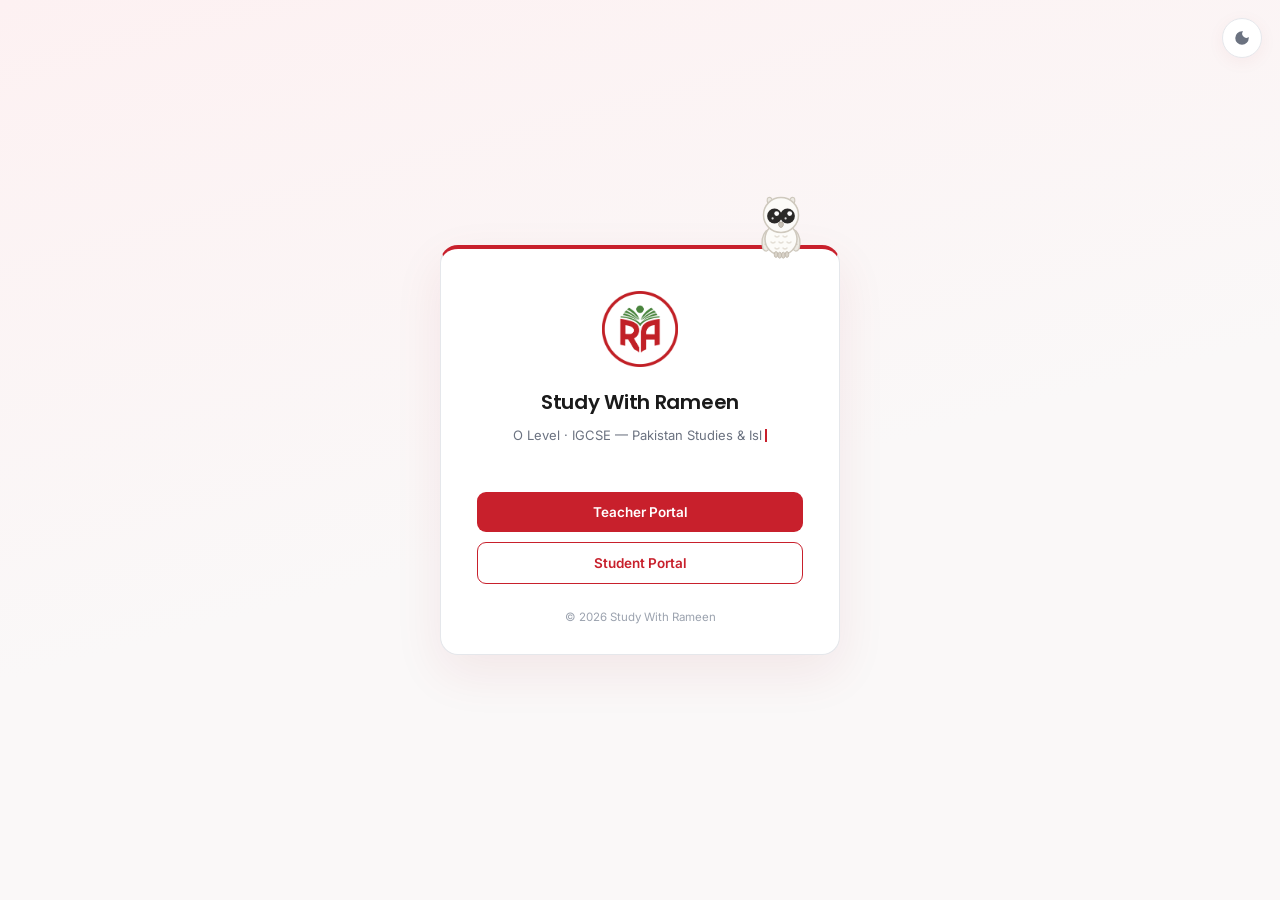
==== commit 39560e64: "Add light/dark theme toggle; fix HP quote banner text to white - Welcome banner: the global h1,h2,h3" ====
--- a/index.html
+++ b/index.html
@@ -3,12 +3,18 @@
 <head>
 <meta charset="UTF-8">
 <meta name="viewport" content="width=device-width, initial-scale=1.0">
+<script>(function(){try{var t=localStorage.getItem('swr_theme');if(t==='dark'||t==='light')document.documentElement.setAttribute('data-theme',t);}catch(e){}})();</script>
 <title>Study With Rameen · LMS Portal</title>
 <link rel="preconnect" href="https://fonts.googleapis.com">
 <link href="https://fonts.googleapis.com/css2?family=Poppins:wght@500;600;700;800&family=Inter:wght@400;500;600;700&display=swap" rel="stylesheet">
 <link rel="stylesheet" href="style.css">
 </head>
 <body class="gateway-body">
+
+  <button class="icon-btn theme-toggle floating" type="button" data-theme-toggle aria-label="Switch between light and dark theme">
+    <svg class="ic-moon" viewBox="0 0 24 24" aria-hidden="true"><path d="M12 3a9 9 0 1 0 9 9c0-.46-.04-.92-.1-1.36a5.39 5.39 0 0 1-7.54-7.54c-.44-.06-.9-.1-1.36-.1z"/></svg>
+    <svg class="ic-sun" viewBox="0 0 24 24" aria-hidden="true"><path d="M6.76 4.84l-1.8-1.79-1.41 1.41 1.79 1.79 1.42-1.41zM4 10.5H1v2h3v-2zm9-9.95h-2V3.5h2V.55zm7.45 3.91l-1.41-1.41-1.79 1.79 1.41 1.41 1.79-1.79zm-3.21 13.7l1.79 1.8 1.41-1.41-1.8-1.79-1.4 1.4zM20 10.5v2h3v-2h-3zm-8-5c-3.31 0-6 2.69-6 6s2.69 6 6 6 6-2.69 6-6-2.69-6-6-6zm-1 16.95h2V19.5h-2v2.95zm-7.45-3.91l1.41 1.41 1.79-1.8-1.41-1.41-1.79 1.8z"/></svg>
+  </button>
 
   <main class="gateway-card">
     <img src="logo.png" class="logo" alt="Study With Rameen">
@@ -28,6 +34,7 @@
   </main>
 
 <script src="owl.js"></script>
+<script src="theme.js"></script>
 <script>
 (function () {
   const TEXT = 'Pakistan Studies & Islamiyat';
--- a/style.css
+++ b/style.css
@@ -1,6 +1,8 @@
 /* ==========================================================================
    Study With Rameen · LMS Design System
-   Palette: brand red dominant, green strictly for success/live/highlight
+   Palette: brand red dominant; green is the second brand colour — used for
+   success/live/highlight states, download/"get your content" actions, and a
+   few deliberate brand accents (the page-title bar). Never as filler noise.
    ========================================================================== */
 
 * {
@@ -14,16 +16,24 @@
 }
 
 :root {
+  color-scheme: light;
+
   /* Brand */
   --red: #C8202C;
-  --red-deep: #971822;
+  --red-deep: #971822;        /* darker red — used as button/hover BACKGROUNDS */
   --red-blush: #FBE7E9;
   --red-blush-soft: #FDF3F4;
   --red-blush-line: #EFCED1;
 
   --green: #3C9A44;
-  --green-deep: #2E7D36;
+  --green-deep: #2E7D36;      /* darker green — used as button/hover BACKGROUNDS */
   --green-light: #E7F5E8;
+
+  /* "Ink" brand colours — the red/green used as TEXT on tint backgrounds.
+     Split from --red-deep/--green-deep so dark mode can make the text light
+     (readable on dark tints) without lightening the hover backgrounds. */
+  --ink-red: var(--red-deep);
+  --ink-green: var(--green-deep);
 
   /* Neutrals */
   --ink: #1A1A1A;
@@ -32,6 +42,8 @@
   --gray-light: #E5E7EB;
   --bg: #FAF8F8;
   --surface: #FFFFFF;
+  --surface-2: #F3F1F1;       /* subtle raised/hover/muted surface */
+  --border-soft: #F1EFEF;     /* faint hairline borders */
 
   /* Shape */
   --radius-lg: 14px;
@@ -39,6 +51,42 @@
   --radius-sm: 8px;
   --shadow-card: 0 4px 18px rgba(151, 24, 34, 0.05);
   --shadow-pop: 0 10px 30px rgba(26, 26, 26, 0.12);
+}
+
+/* ==========================================================================
+   Dark theme — set via data-theme="dark" on <html> (theme.js + a no-flash
+   inline <head> script). Only tokens are overridden here; every component
+   below draws from these variables, so the whole portal follows. A few
+   components with hardcoded decorative tints get explicit overrides at the
+   end of this block.
+   ========================================================================== */
+:root[data-theme="dark"] {
+  color-scheme: dark;
+
+  --red: #E2434E;             /* brightened so it reads as an accent on dark */
+  --red-deep: #B0202B;        /* hover background — stays dark enough for white text */
+  --red-blush: #3A2327;       /* dark red tint (pill/active backgrounds) */
+  --red-blush-soft: #2A191D;  /* darker tint (hover surfaces) */
+  --red-blush-line: #55343A;  /* border on dark tint */
+
+  --green: #3C9A44;           /* kept level with light — white-on-green fills stay legible; never used as small text */
+  --green-deep: #2E7D36;      /* hover background — white text stays legible */
+  --green-light: #1B3323;     /* dark green tint */
+
+  --ink-red: #F3A6AC;         /* light red text — readable on dark tints & surfaces */
+  --ink-green: #85D890;       /* light green text */
+
+  --ink: #EAEBEE;
+  --gray: #A2A6B0;
+  --gray-soft: #787C86;
+  --gray-light: #34353C;
+  --bg: #121317;
+  --surface: #1E1F24;
+  --surface-2: #282A31;
+  --border-soft: #2B2D34;
+
+  --shadow-card: 0 4px 18px rgba(0, 0, 0, 0.45);
+  --shadow-pop: 0 12px 34px rgba(0, 0, 0, 0.6);
 }
 
 body {
@@ -127,7 +175,24 @@
 
 .btn-outline:hover {
   background: var(--red-blush);
-  color: var(--red-deep);
+  color: var(--ink-red);
+}
+
+/* Green "get your content" action — downloads and other positive
+   retrieval actions. Gives brand green a real, recurring job rather than
+   being purely decorative. */
+.btn-download {
+  background: var(--green);
+  color: #fff;
+}
+
+.btn-download:hover {
+  background: var(--green-deep);
+  box-shadow: 0 5px 14px rgba(60, 154, 68, 0.3);
+}
+
+.btn-download:active {
+  transform: scale(0.98);
 }
 
 .btn-sm {
@@ -218,7 +283,7 @@
 
 .icon-btn:hover {
   background: var(--red-blush-soft);
-  color: var(--red-deep);
+  color: var(--ink-red);
   border-color: var(--red-blush-line);
 }
 
@@ -292,7 +357,7 @@
   height: 30px;
   font-size: 10.5px;
   background: var(--red-blush);
-  color: var(--red-deep);
+  color: var(--ink-red);
 }
 
 /* ==========================================================================
@@ -331,7 +396,7 @@
   font-weight: 600;
   border: 1px solid var(--red-blush-line);
   background: var(--surface);
-  color: var(--red-deep);
+  color: var(--ink-red);
   cursor: pointer;
   white-space: nowrap;
   transition: background 0.15s ease, color 0.15s ease, border-color 0.15s ease;
@@ -423,12 +488,12 @@
 
 .snav-item:hover {
   background: var(--red-blush-soft);
-  color: var(--red-deep);
+  color: var(--ink-red);
 }
 
 .snav-item.active {
   background: var(--red-blush);
-  color: var(--red-deep);
+  color: var(--ink-red);
   font-weight: 600;
 }
 
@@ -478,10 +543,25 @@
 }
 
 .page-head h1 {
+  position: relative;
   font-size: 22px;
   font-weight: 700;
   letter-spacing: -0.3px;
   color: var(--ink);
+  padding-left: 14px;
+}
+
+/* Brand accent: green-over-red bar marking the page title — both of Study
+   With Rameen's brand colours, on every page. */
+.page-head h1::before {
+  content: "";
+  position: absolute;
+  left: 0;
+  top: 3px;
+  bottom: 3px;
+  width: 5px;
+  border-radius: 3px;
+  background: linear-gradient(var(--green), var(--red));
 }
 
 .page-head p {
@@ -642,7 +722,7 @@
 }
 
 .tag-red {
-  color: var(--red-deep);
+  color: var(--ink-red);
   font-weight: 700;
 }
 
@@ -662,7 +742,7 @@
   padding: 10px 8px;
   margin: 0 -6px;
   border-radius: 9px;
-  border-bottom: 1px solid #F4F2F2;
+  border-bottom: 1px solid var(--border-soft);
   transition: background 0.15s ease;
 }
 
@@ -735,7 +815,7 @@
 
 .kebab:hover {
   background: var(--red-blush-soft);
-  color: var(--red-deep);
+  color: var(--ink-red);
 }
 
 .kebab svg {
@@ -770,13 +850,13 @@
 
 .sub-table td {
   padding: 12px;
-  border-bottom: 1px solid #F5F3F3;
+  border-bottom: 1px solid var(--border-soft);
   font-size: 13.5px;
   vertical-align: middle;
 }
 
 .sub-table tbody tr:hover td {
-  background: #FDFAFA;
+  background: var(--surface-2);
 }
 
 .student-cell {
@@ -796,17 +876,17 @@
 
 .status-pill.ontime {
   background: var(--green-light);
-  color: var(--green-deep);
+  color: var(--ink-green);
 }
 
 .status-pill.late {
   background: var(--red-blush);
-  color: var(--red-deep);
+  color: var(--ink-red);
 }
 
 .new-tag {
   background: var(--green-light);
-  color: var(--green-deep);
+  color: var(--ink-green);
   font-size: 9.5px;
   font-weight: 700;
   letter-spacing: 0.5px;
@@ -824,7 +904,7 @@
   text-align: center;
   color: var(--gray);
   font-size: 13px;
-  background: #FCFBFB;
+  background: var(--surface-2);
   border: 1px dashed var(--gray-light);
   border-radius: var(--radius-md);
 }
@@ -904,7 +984,7 @@
 }
 
 .jump:hover {
-  color: var(--red-deep);
+  color: var(--ink-red);
   text-decoration: underline;
 }
 
@@ -919,7 +999,7 @@
 }
 
 .status-pill.muted {
-  background: #F1F1F2;
+  background: var(--surface-2);
   color: var(--gray);
 }
 
@@ -961,7 +1041,7 @@
   font-size: 20px;
   font-weight: 700;
   background: var(--green-light);
-  color: var(--green-deep);
+  color: var(--ink-green);
   animation: podium-rise 0.65s cubic-bezier(0.22, 1, 0.36, 1) backwards;
 }
 
@@ -1023,7 +1103,7 @@
   text-align: center;
   font-size: 12.5px;
   color: var(--gray);
-  border-top: 1px solid #F4F2F2;
+  border-top: 1px solid var(--border-soft);
   padding-top: 14px;
   margin-top: 4px;
 }
@@ -1117,7 +1197,7 @@
 
 .as-result-title {
   font-weight: 700;
-  color: var(--green-deep);
+  color: var(--ink-green);
 }
 
 /* ==========================================================================
@@ -1144,7 +1224,7 @@
 }
 
 .asg-delete {
-  color: var(--red-deep);
+  color: var(--ink-red);
 }
 
 .mark-input {
@@ -1245,6 +1325,81 @@
 .asg-file-input {
   font-size: 12.5px;
   color: var(--gray);
+}
+
+/* Weekly-test paper download — a big, tactile download card (brand green)
+   in place of a thin outline button. The whole tile is the click target. */
+.wt-paper {
+  display: flex;
+  align-items: center;
+  gap: 14px;
+  padding: 15px 16px;
+  border-radius: var(--radius-lg);
+  border: 1.5px solid var(--green);
+  background: linear-gradient(115deg, var(--green-light), var(--surface) 72%);
+  transition: transform 0.16s ease, box-shadow 0.16s ease, background 0.16s ease;
+}
+
+.wt-paper:hover {
+  transform: translateY(-2px);
+  box-shadow: 0 10px 22px rgba(46, 125, 54, 0.16);
+  background: linear-gradient(115deg, var(--green-light), #F3FBF3 82%);
+}
+
+.wt-paper-icon {
+  width: 48px;
+  height: 48px;
+  border-radius: 12px;
+  background: var(--green);
+  color: #fff;
+  display: flex;
+  align-items: center;
+  justify-content: center;
+  flex-shrink: 0;
+  box-shadow: 0 4px 12px rgba(46, 125, 54, 0.28);
+}
+
+.wt-paper-icon svg {
+  width: 26px;
+  height: 26px;
+}
+
+.wt-paper-info {
+  flex: 1;
+  min-width: 0;
+}
+
+.wt-paper-info strong {
+  display: block;
+  font-family: 'Poppins', sans-serif;
+  font-size: 15px;
+  font-weight: 600;
+  color: var(--ink-green);
+}
+
+.wt-paper-info small {
+  display: block;
+  font-size: 12px;
+  color: var(--gray);
+  margin-top: 2px;
+}
+
+.wt-paper-cta {
+  width: 42px;
+  height: 42px;
+  border-radius: 50%;
+  background: var(--green);
+  color: #fff;
+  display: flex;
+  align-items: center;
+  justify-content: center;
+  flex-shrink: 0;
+  transition: background 0.16s ease, transform 0.16s ease;
+}
+
+.wt-paper:hover .wt-paper-cta {
+  background: var(--green-deep);
+  transform: translateY(2px);
 }
 
 /* ==========================================================================
@@ -1329,14 +1484,14 @@
 }
 
 .auth-forgot:hover {
-  color: var(--red-deep);
+  color: var(--ink-red);
   text-decoration: underline;
 }
 
 .auth-error {
   font-size: 12.5px;
   font-weight: 600;
-  color: var(--red-deep);
+  color: var(--ink-red);
   background: var(--red-blush);
   border-radius: 8px;
   padding: 8px 10px;
@@ -1344,7 +1499,7 @@
 }
 
 .auth-error.auth-success {
-  color: var(--green-deep);
+  color: var(--ink-green);
   background: var(--green-light);
 }
 
@@ -1378,7 +1533,7 @@
   text-transform: uppercase;
   letter-spacing: 0.5px;
   background: var(--red-blush);
-  color: var(--red-deep);
+  color: var(--ink-red);
   padding: 2px 8px;
   border-radius: 999px;
   margin-left: 8px;
@@ -1425,6 +1580,7 @@
 }
 
 .welcome-banner h2 {
+  color: #fff;
   font-size: 17px;
   font-weight: 700;
   margin-bottom: 4px;
@@ -1452,7 +1608,7 @@
 }
 
 .stat-value.up {
-  color: var(--green-deep);
+  color: var(--ink-green);
   font-size: 18px;
 }
 
@@ -1490,7 +1646,7 @@
 }
 
 .lecture-card:hover .lec-body h3 {
-  color: var(--red-deep);
+  color: var(--ink-red);
 }
 
 .lec-thumb {
@@ -1592,7 +1748,7 @@
   display: inline-flex;
   align-items: center;
   gap: 3px;
-  color: var(--green-deep);
+  color: var(--ink-green);
   font-size: 11px;
   font-weight: 600;
 }
@@ -1610,7 +1766,7 @@
   justify-content: space-between;
   margin-top: auto;
   padding-top: 10px;
-  border-top: 1px solid #F4F2F2;
+  border-top: 1px solid var(--border-soft);
   cursor: pointer;
   gap: 10px;
 }
@@ -1677,7 +1833,7 @@
   border-radius: 999px;
   flex-shrink: 0;
   background: var(--red-blush);
-  color: var(--red-deep);
+  color: var(--ink-red);
 }
 
 /* ==========================================================================
@@ -1692,7 +1848,7 @@
   height: 30px;
   padding: 0 8px;
   background: var(--green-light);
-  color: var(--green-deep);
+  color: var(--ink-green);
   border-radius: 7px;
   font-family: 'Poppins', sans-serif;
   font-size: 14px;
@@ -1735,7 +1891,7 @@
 }
 
 .rank-callout strong {
-  color: var(--green-deep);
+  color: var(--ink-green);
   font-size: 17px;
 }
 
@@ -1824,7 +1980,7 @@
 .subject-count {
   font-size: 10.5px;
   font-weight: 700;
-  color: var(--red-deep);
+  color: var(--ink-red);
   background: var(--red-blush);
   padding: 3px 9px;
   border-radius: 999px;
@@ -1863,7 +2019,7 @@
   border-radius: 12px;
   color: var(--gray);
   font-size: 13px;
-  background: #FEFBFB;
+  background: var(--surface-2);
   animation: view-in 0.3s ease;
 }
 
@@ -2191,7 +2347,7 @@
 .ring-card.complete .ring-pct,
 .ring-card.complete .ring-pct small,
 .ring-card.complete .ring-sub {
-  color: var(--green-deep);
+  color: var(--ink-green);
 }
 
 .ring-card.complete .ring-sub {
@@ -2267,11 +2423,11 @@
 
 .ann-item.action .ann-tag {
   background: var(--red-blush);
-  color: var(--red-deep);
+  color: var(--ink-red);
 }
 
 .ann-item.info .ann-tag {
-  background: #F1F1F2;
+  background: var(--surface-2);
   color: var(--gray);
 }
 
@@ -2408,7 +2564,7 @@
 }
 
 .attn-nudge .attn-link {
-  color: var(--red-deep);
+  color: var(--ink-red);
   margin-top: 4px;
 }
 
@@ -2437,7 +2593,7 @@
 }
 
 .attn-row:hover .attn-row-body strong {
-  color: var(--red-deep);
+  color: var(--ink-red);
 }
 
 .attn-row-body {
@@ -2626,14 +2782,14 @@
   text-transform: uppercase;
   letter-spacing: 0.6px;
   background: var(--red-blush);
-  color: var(--red-deep);
+  color: var(--ink-red);
   padding: 3px 10px;
   border-radius: 999px;
   margin-bottom: 10px;
 }
 
 .q-type.sa {
-  background: #F1F1F2;
+  background: var(--surface-2);
   color: var(--gray);
 }
 
@@ -2679,14 +2835,14 @@
 .q-opt.right {
   border-color: var(--green);
   background: var(--green-light);
-  color: var(--green-deep);
+  color: var(--ink-green);
   font-weight: 600;
 }
 
 .q-opt.wrong {
   border-color: var(--red);
   background: var(--red-blush);
-  color: var(--red-deep);
+  color: var(--ink-red);
 }
 
 .q-actions {
@@ -2728,7 +2884,7 @@
   font-weight: 700;
   text-transform: uppercase;
   letter-spacing: 0.6px;
-  color: var(--red-deep);
+  color: var(--ink-red);
   margin-bottom: 8px;
 }
 
@@ -2798,7 +2954,7 @@
   font-size: 12.5px;
   font-weight: 600;
   background: var(--red-blush);
-  color: var(--red-deep);
+  color: var(--ink-red);
   padding: 10px 16px;
   border-radius: 10px;
   margin-top: 6px;
@@ -2828,7 +2984,7 @@
   font-weight: 700;
   text-transform: uppercase;
   letter-spacing: 0.8px;
-  color: var(--red-deep);
+  color: var(--ink-red);
   margin-bottom: 2px;
 }
 
@@ -2854,56 +3010,6 @@
 .weekly-title {
   font-size: 16px;
   margin-bottom: 14px;
-}
-
-.instr-block {
-  margin-top: 18px;
-  border-top: 1px solid var(--gray-light);
-  padding-top: 16px;
-}
-
-.instr-block > strong {
-  display: block;
-  font-size: 13px;
-  margin-bottom: 10px;
-}
-
-.instr-list {
-  list-style: none;
-  counter-reset: step;
-  display: flex;
-  flex-direction: column;
-  gap: 8px;
-  margin-bottom: 12px;
-}
-
-.instr-list li {
-  counter-increment: step;
-  display: flex;
-  align-items: flex-start;
-  gap: 10px;
-  font-size: 13px;
-  line-height: 1.5;
-}
-
-.instr-list li::before {
-  content: counter(step);
-  flex-shrink: 0;
-  width: 22px;
-  height: 22px;
-  border-radius: 50%;
-  background: var(--red-blush);
-  color: var(--red-deep);
-  font-size: 11px;
-  font-weight: 700;
-  display: flex;
-  align-items: center;
-  justify-content: center;
-}
-
-.instr-note {
-  font-size: 12px;
-  color: var(--gray);
 }
 
 /* ==========================================================================
@@ -2982,7 +3088,6 @@
   visibility: hidden;
 }
 
-.swr-owl.flying,
 .swr-owl.perched {
   visibility: visible;
 }
@@ -3049,58 +3154,8 @@
   display: block;
 }
 
-.swr-owl.flying .owl-bob {
-  animation: owl-bob 1.7s linear infinite;
-}
-
-.swr-owl.gateway.flying .owl-svg,
 .swr-owl.portal.perched .owl-svg {
   transform: scaleX(-1);
-}
-
-.ws-wrap {
-  visibility: hidden;
-}
-
-.swr-owl.flying .ws-wrap {
-  visibility: visible;
-}
-
-.swr-owl.flying .wf {
-  visibility: hidden;
-}
-
-.ws {
-  transform-box: fill-box;
-  transform-origin: 94% 32%;
-}
-
-.swr-owl.flying .ws {
-  animation: owl-flap 1.7s linear infinite;
-}
-
-@keyframes owl-flap {
-  0% { transform: rotate(18deg); }
-  8% { transform: rotate(-34deg); }
-  16% { transform: rotate(18deg); }
-  24% { transform: rotate(-34deg); }
-  32% { transform: rotate(16deg); }
-  42% { transform: rotate(-28deg); }
-  54% { transform: rotate(4deg); }
-  78% { transform: rotate(9deg); }
-  100% { transform: rotate(18deg); }
-}
-
-@keyframes owl-bob {
-  0% { transform: translateY(0); }
-  8% { transform: translateY(-7px); }
-  16% { transform: translateY(-1px); }
-  24% { transform: translateY(-8px); }
-  32% { transform: translateY(-2px); }
-  42% { transform: translateY(-8px); }
-  60% { transform: translateY(2px); }
-  82% { transform: translateY(7px); }
-  100% { transform: translateY(0); }
 }
 
 .owl-eye {
@@ -3116,33 +3171,6 @@
 @keyframes owl-blink {
   0%, 90%, 100% { transform: scaleY(1); }
   93%, 95% { transform: scaleY(0.08); }
-}
-
-.owl-mail {
-  position: absolute;
-  left: 50%;
-  bottom: -11px;
-  width: 25px;
-  margin-left: -12.5px;
-  transform-origin: 50% -30%;
-}
-
-.swr-owl.flying .owl-mail {
-  animation: owl-mail-swing 0.9s ease-in-out infinite;
-}
-
-.swr-owl.perched .owl-mail {
-  animation: owl-mail-drop 0.7s ease-in 0.2s forwards;
-  pointer-events: none;
-}
-
-@keyframes owl-mail-swing {
-  0%, 100% { transform: rotate(8deg); }
-  50% { transform: rotate(-8deg); }
-}
-
-@keyframes owl-mail-drop {
-  to { transform: translateY(34px) rotate(-16deg); opacity: 0; }
 }
 
 @keyframes owl-land {
@@ -3251,7 +3279,7 @@
 }
 
 .stat-sub.up {
-  color: var(--green-deep);
+  color: var(--ink-green);
 }
 
 .report-chart-svg {
@@ -3287,7 +3315,7 @@
 
 .grade-chip.risk {
   background: var(--red-blush);
-  color: var(--red-deep);
+  color: var(--ink-red);
 }
 
 .report-work-item {
@@ -3314,11 +3342,11 @@
 .report-work-trend {
   font-size: 12px;
   font-weight: 600;
-  color: var(--red-deep);
+  color: var(--ink-red);
 }
 
 .report-work-trend.up {
-  color: var(--green-deep);
+  color: var(--ink-green);
 }
 
 .report-work-score {
@@ -3445,11 +3473,11 @@
 }
 
 .quiz-answer-row.right .quiz-answer-badge {
-  color: var(--green-deep);
+  color: var(--ink-green);
 }
 
 .quiz-answer-row.wrong .quiz-answer-badge {
-  color: var(--red-deep);
+  color: var(--ink-red);
 }
 
 .quiz-answer-q {
@@ -3490,7 +3518,7 @@
 
 .att-btn.present.active {
   background: var(--green-light);
-  color: var(--green-deep);
+  color: var(--ink-green);
   border-color: var(--green-light);
 }
 
@@ -3502,7 +3530,7 @@
 
 .att-btn.absent.active {
   background: var(--red-blush);
-  color: var(--red-deep);
+  color: var(--ink-red);
   border-color: var(--red-blush);
 }
 
@@ -3653,3 +3681,88 @@
     grid-template-columns: 1fr;
   }
 }
+
+/* ==========================================================================
+   Theme toggle + dark-mode component overrides
+   (kept at the end so these win by source order over the base rules)
+   ========================================================================== */
+
+/* Smooth fade when switching themes — only the large surfaces, so small
+   controls stay snappy. Suppressed for reduced-motion users above. */
+body,
+.topnav,
+.cohort-bar,
+.sidebar,
+.panel,
+.stat-card,
+.note-card,
+.asg-card,
+.lecture-card,
+.welcome-banner {
+  transition: background-color 0.3s ease, border-color 0.3s ease, color 0.3s ease;
+}
+
+/* Sun/moon swap: light mode shows the moon (tap to go dark), dark shows the sun. */
+.theme-toggle svg {
+  width: 18px;
+  height: 18px;
+}
+
+.theme-toggle .ic-sun {
+  display: none;
+}
+
+.theme-toggle .ic-moon {
+  display: block;
+}
+
+:root[data-theme="dark"] .theme-toggle .ic-moon {
+  display: none;
+}
+
+:root[data-theme="dark"] .theme-toggle .ic-sun {
+  display: block;
+}
+
+.theme-toggle.floating {
+  position: fixed;
+  top: 18px;
+  right: 18px;
+  z-index: 200;
+  background: var(--surface);
+  box-shadow: var(--shadow-card);
+}
+
+/* Form controls: give the ones without an explicit surface a dark background,
+   and keep placeholders legible. color-scheme (set on :root) already themes
+   native date/datetime/file pickers and scrollbars. */
+:root[data-theme="dark"] input,
+:root[data-theme="dark"] select,
+:root[data-theme="dark"] textarea {
+  background: var(--surface);
+  color: var(--ink);
+  border-color: var(--gray-light);
+}
+
+:root[data-theme="dark"] input::placeholder,
+:root[data-theme="dark"] textarea::placeholder {
+  color: var(--gray-soft);
+}
+
+/* Decorative tints that were hardcoded light — restated for dark so they
+   don't glow. */
+:root[data-theme="dark"] .gateway-body {
+  background: linear-gradient(165deg, #241216, var(--bg) 55%);
+}
+
+:root[data-theme="dark"] .welcome-banner {
+  background: linear-gradient(120deg, #A81F29 0%, #7C1620 100%);
+}
+
+:root[data-theme="dark"] .lec-thumb {
+  background: linear-gradient(145deg, var(--red-blush) 0%, var(--red-blush-soft) 100%);
+}
+
+:root[data-theme="dark"] .wt-paper:hover {
+  background: linear-gradient(115deg, var(--green-light), #223029 82%);
+}
